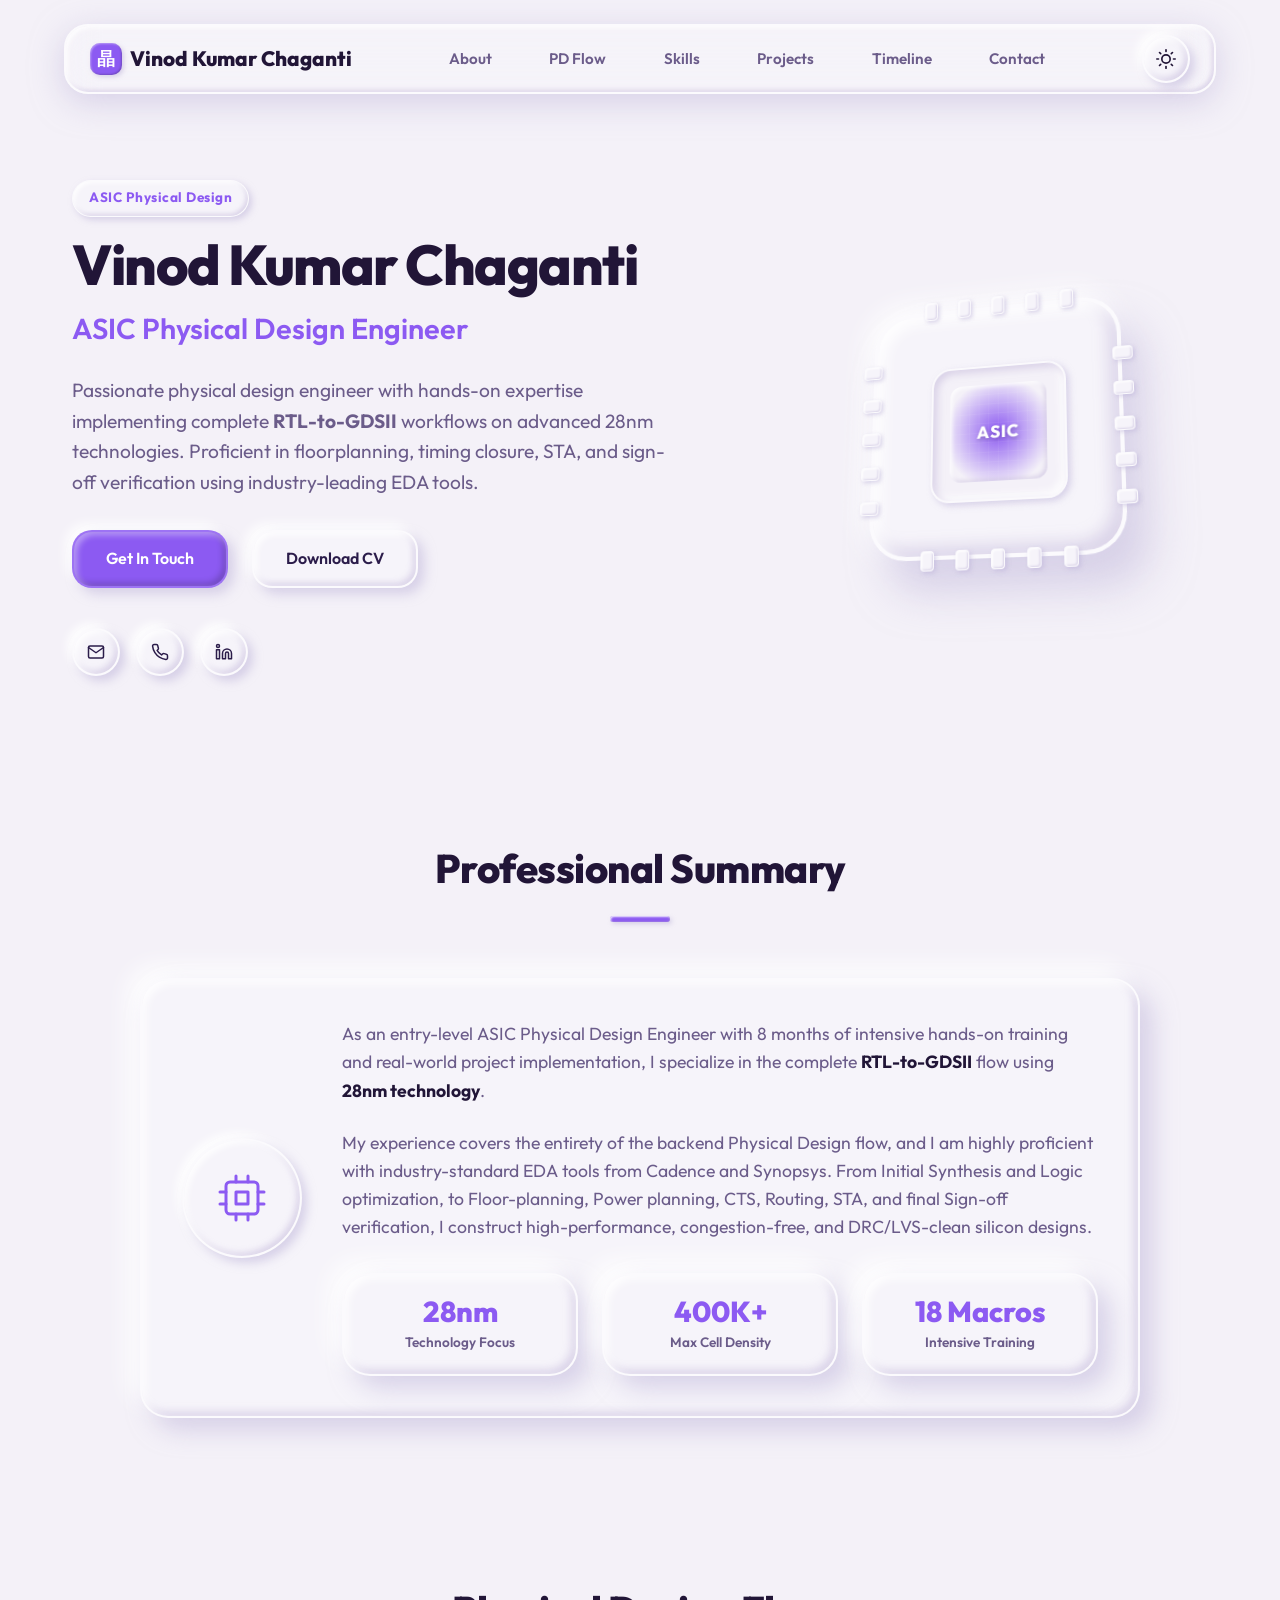
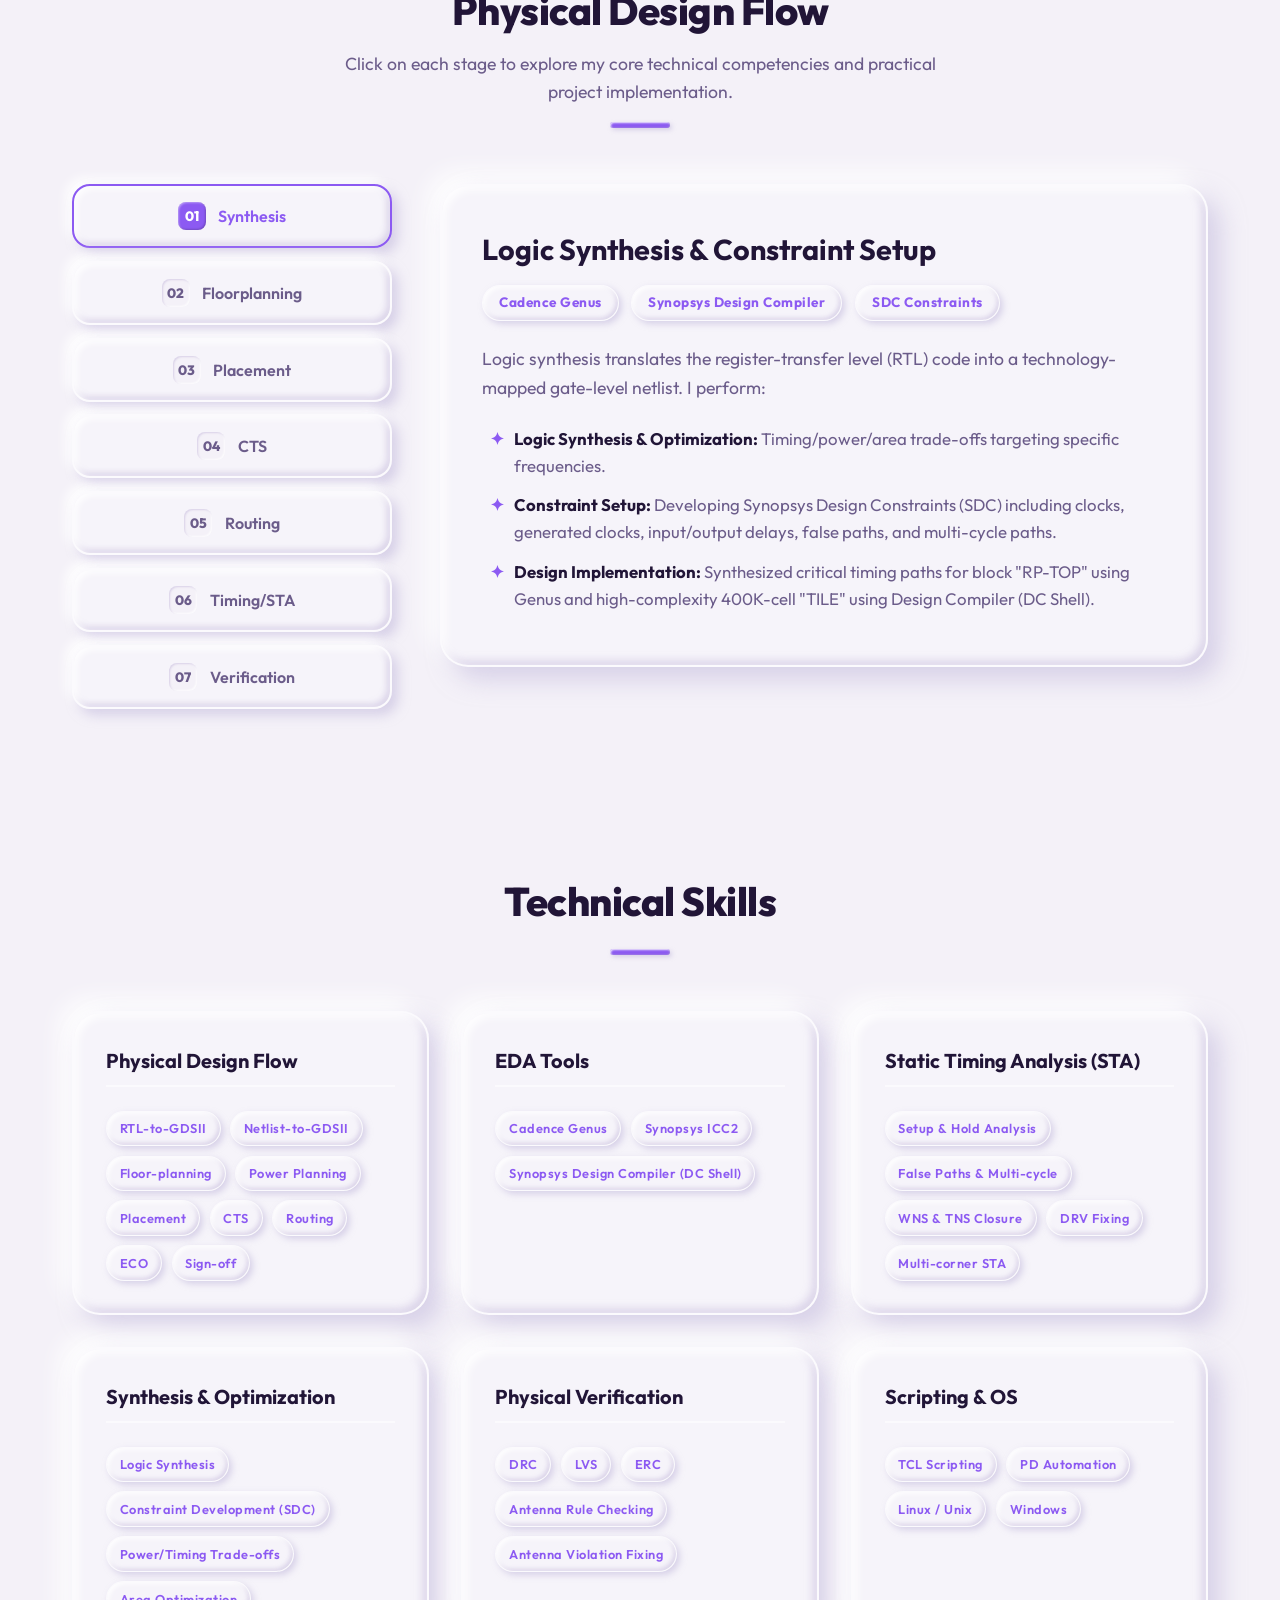
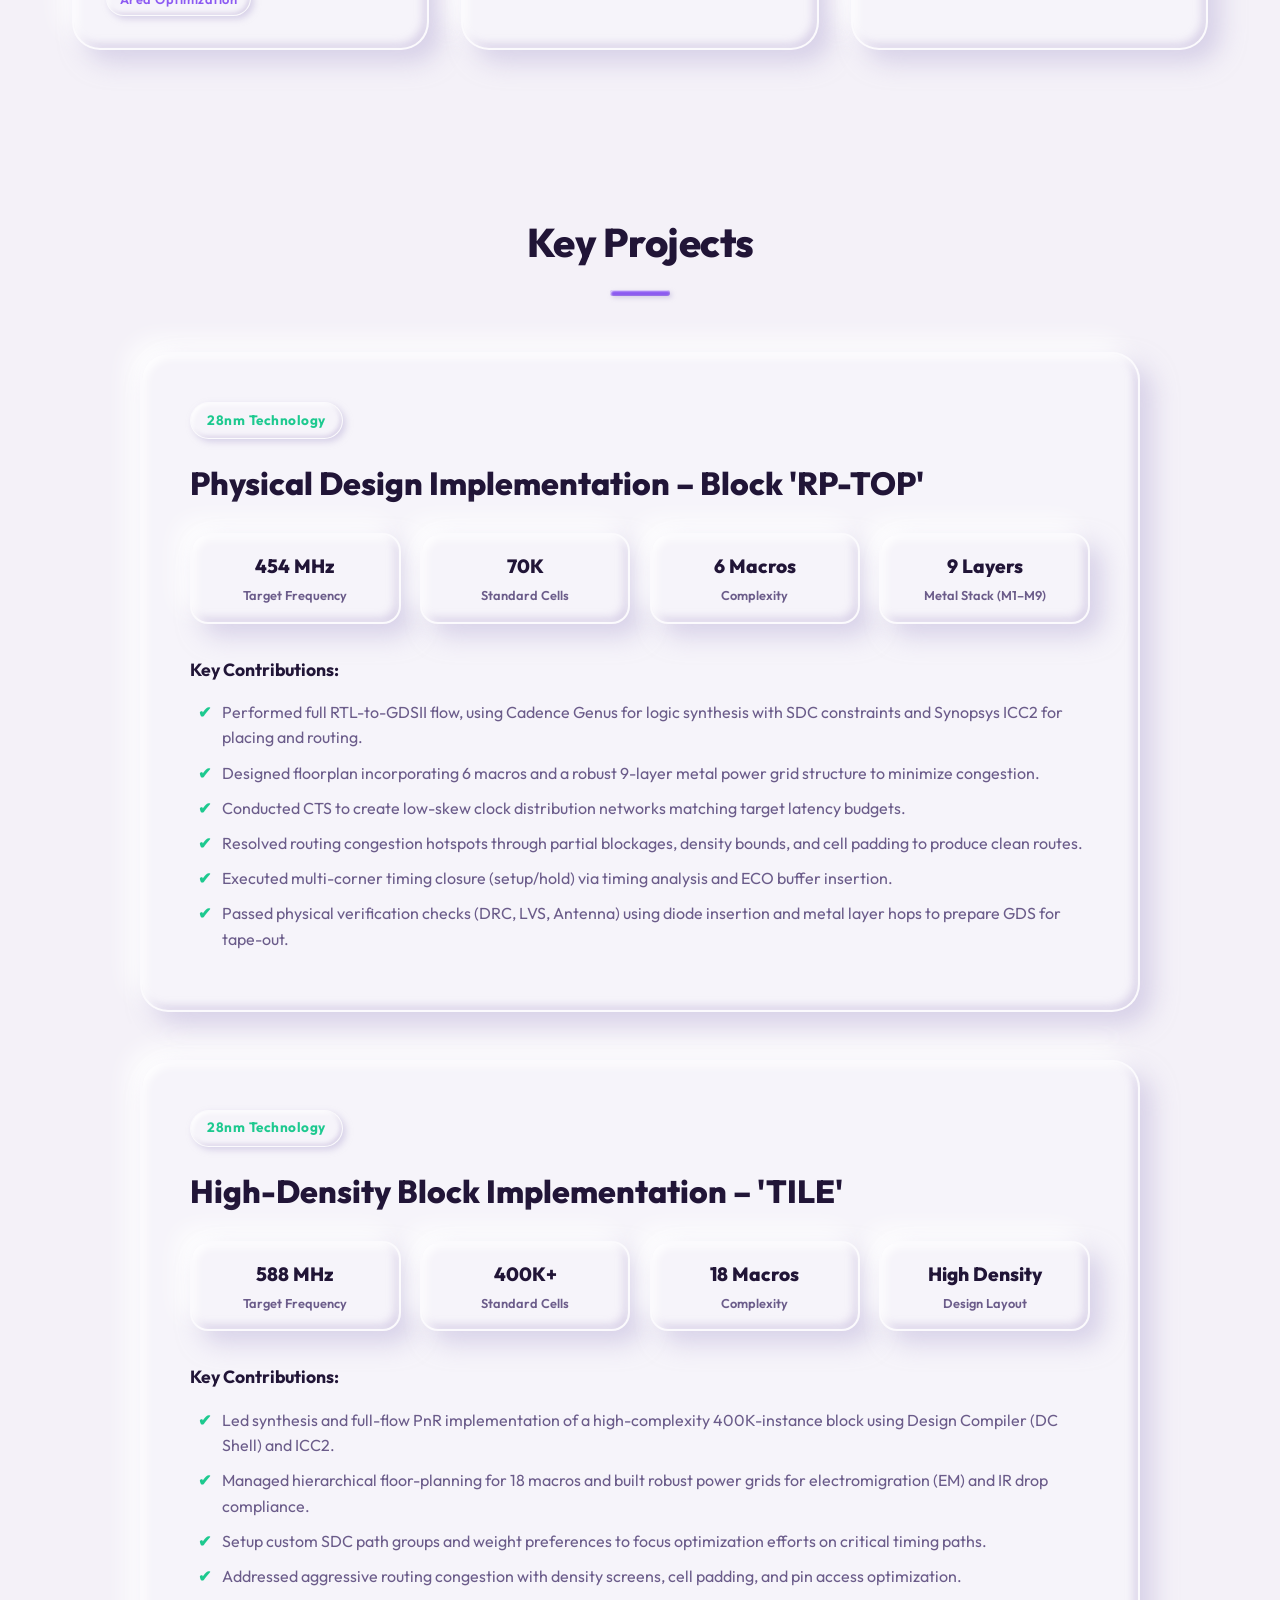
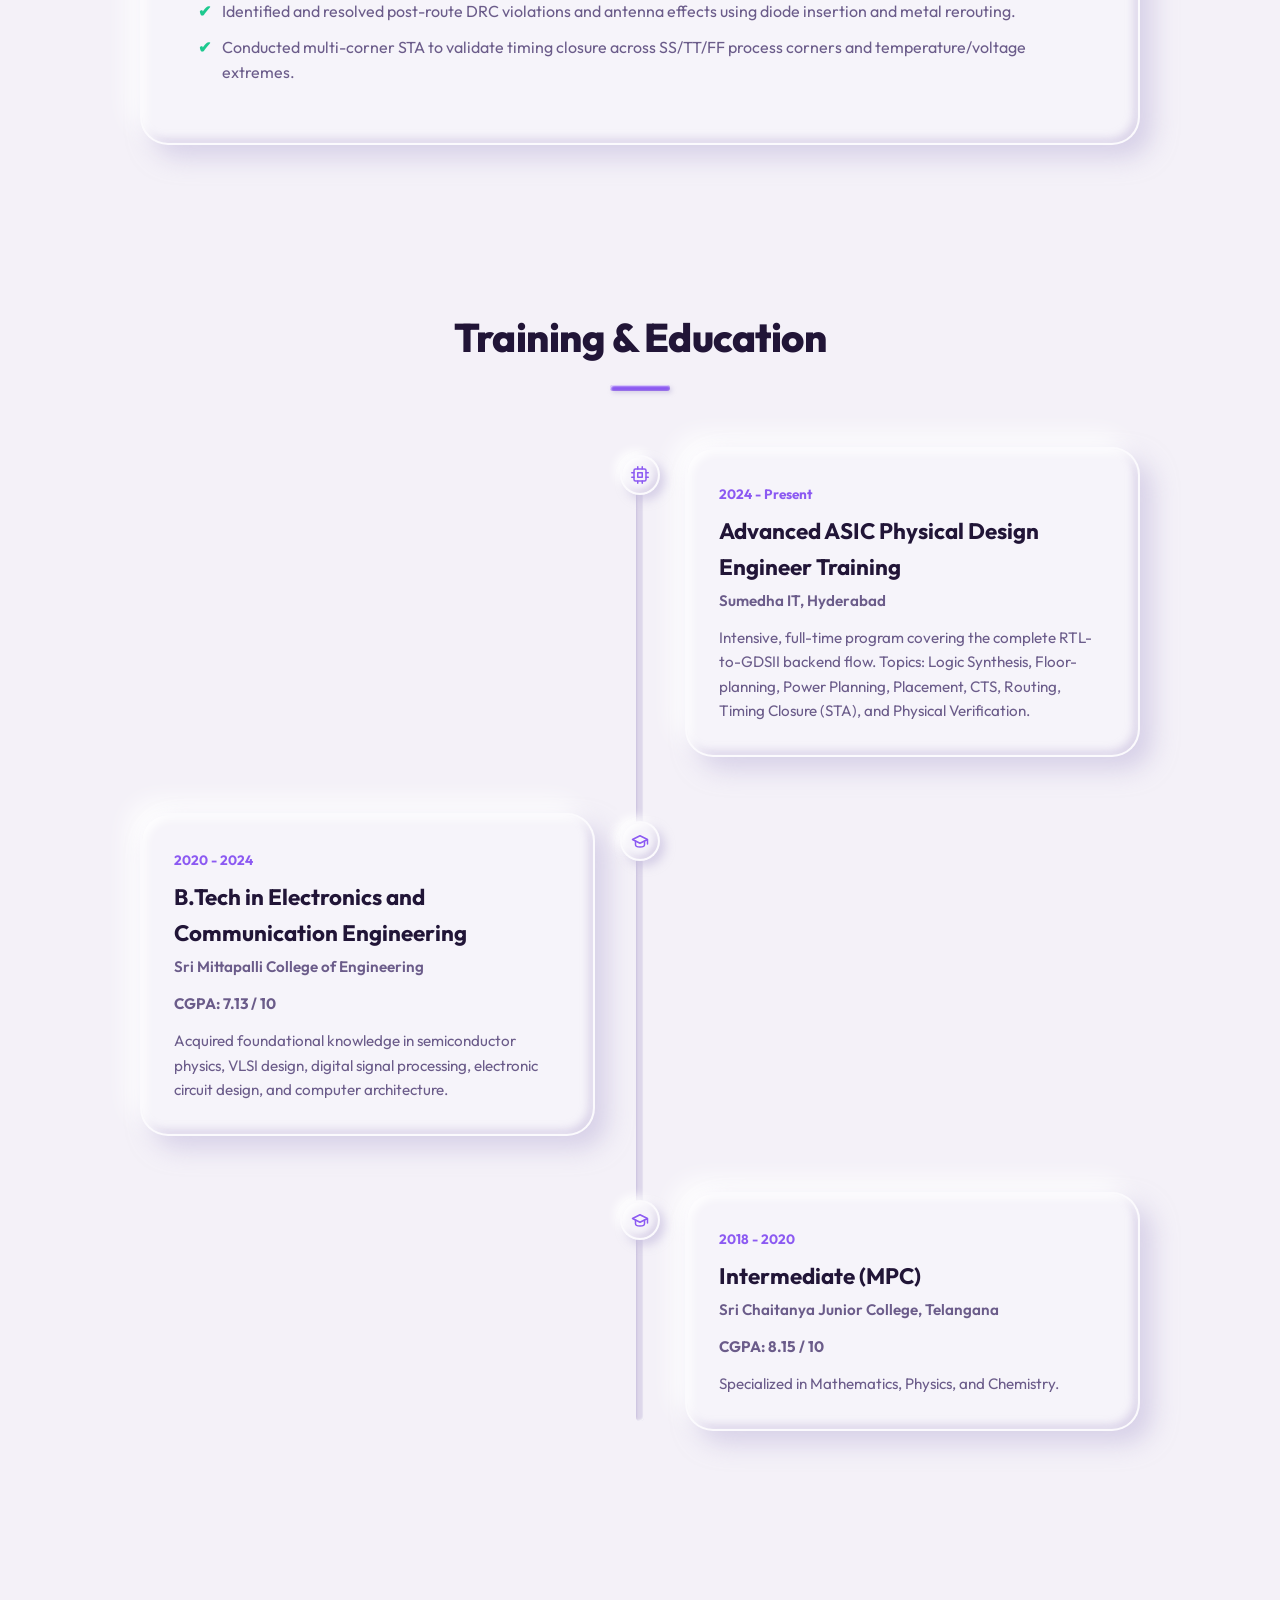
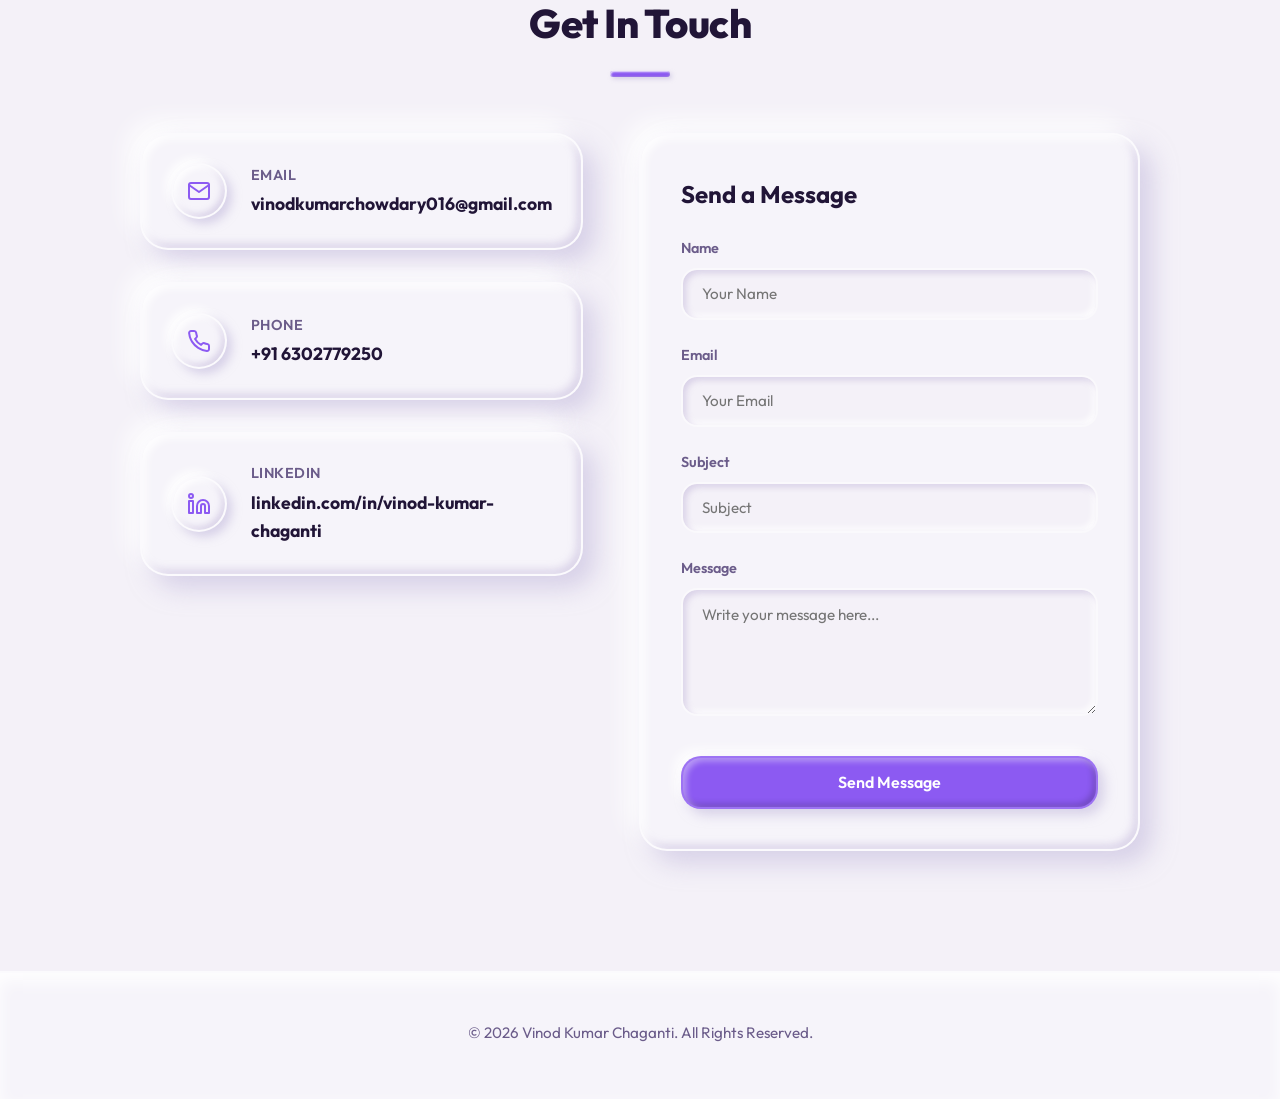
==== index.html @ d4294410 "Add index.html redirect for GitHub Pages compatibility" ====
<!DOCTYPE html>
<html>
<head>
  <meta http-equiv="refresh" content="0; url=./vinod-asic-physical-design.html">
  <title>Redirecting...</title>
  <script>
    window.location.replace("./vinod-asic-physical-design.html");
  </script>
</head>
<body>
  <p>If you are not redirected, <a href="./vinod-asic-physical-design.html">click here</a>.</p>
</body>
</html>
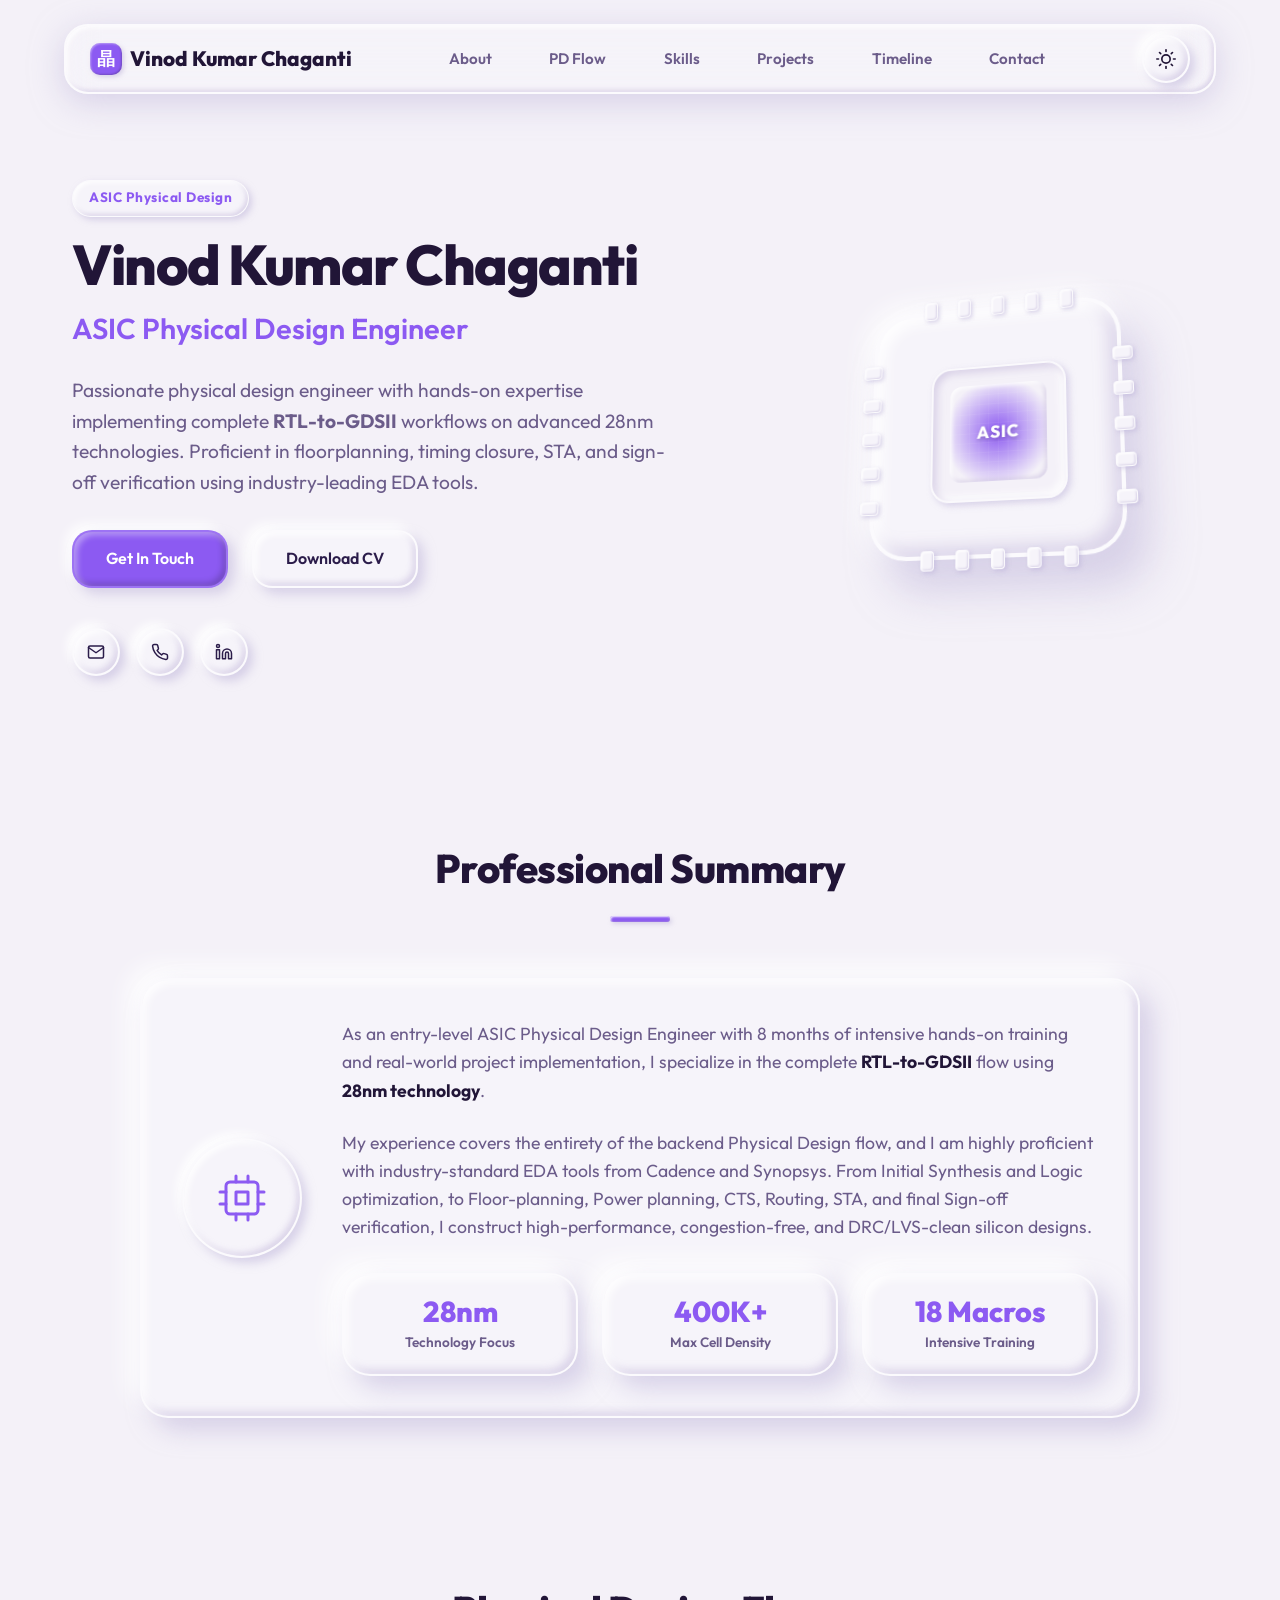
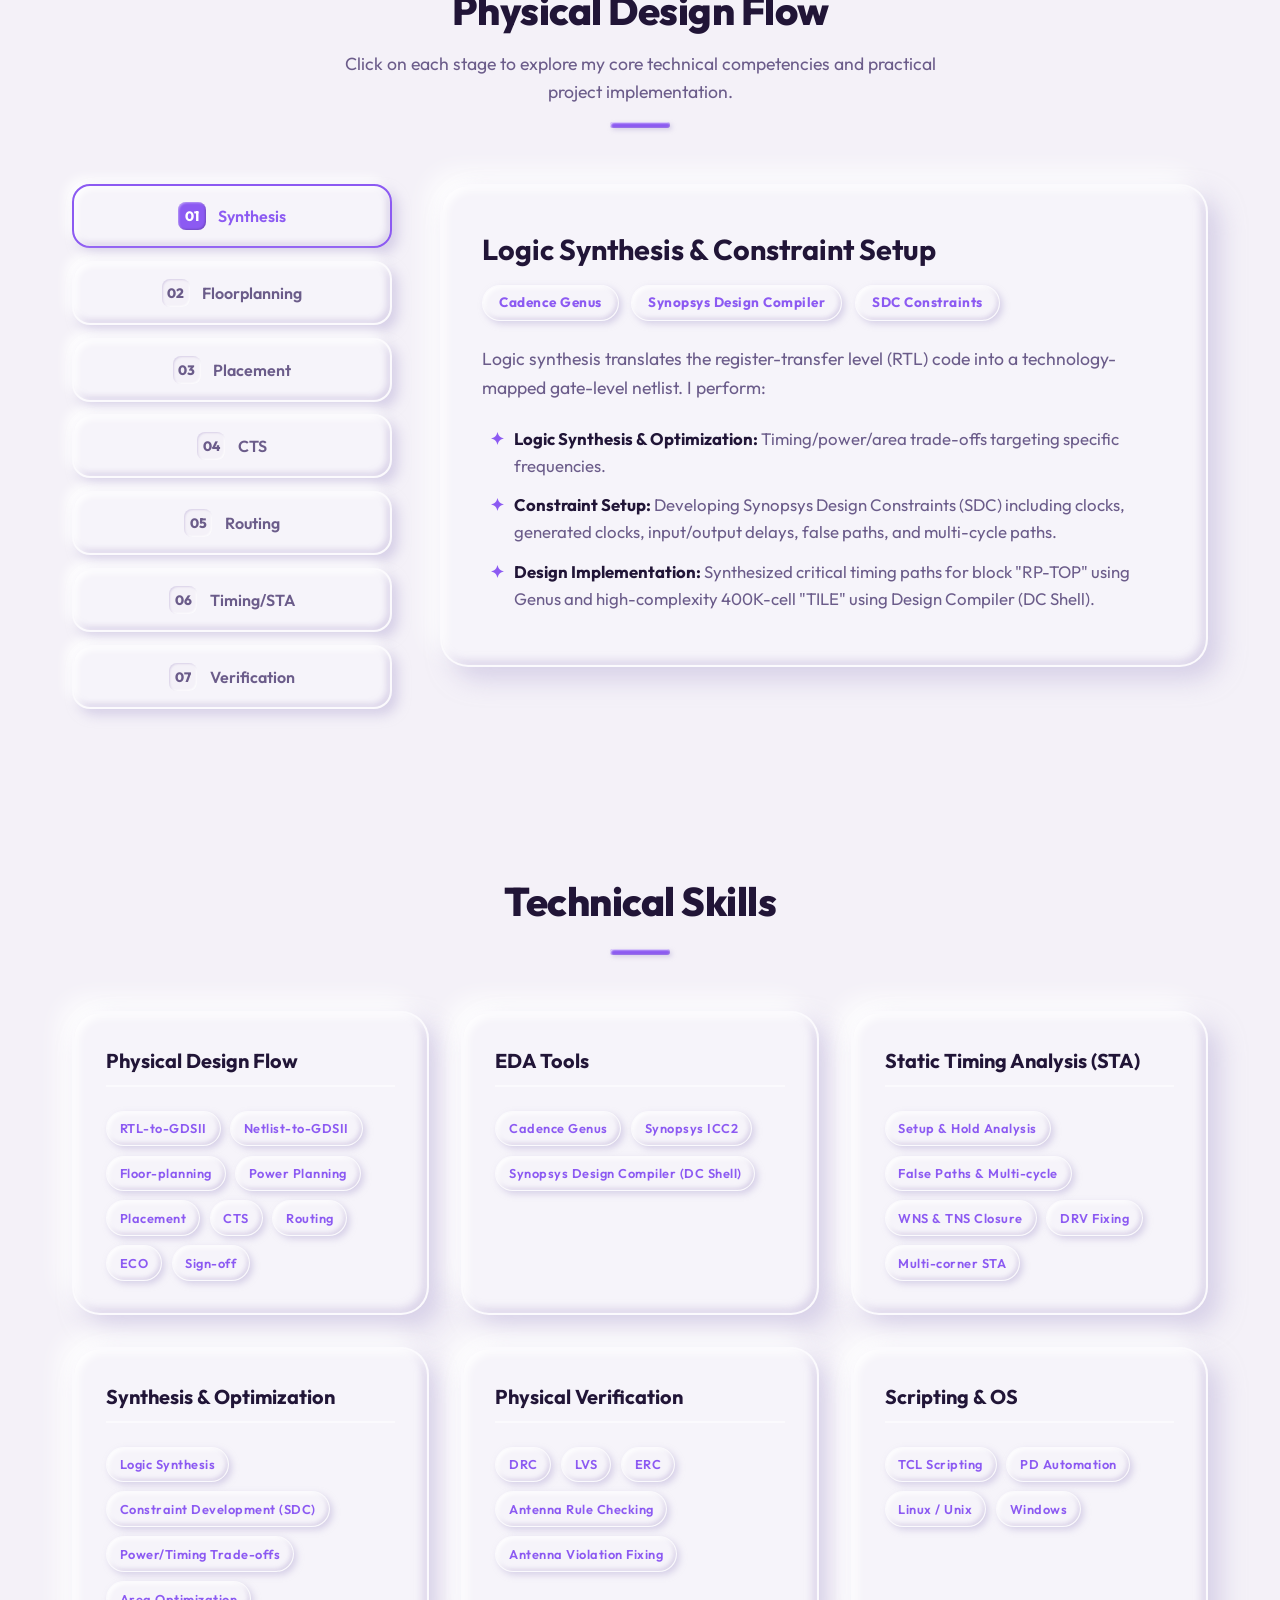
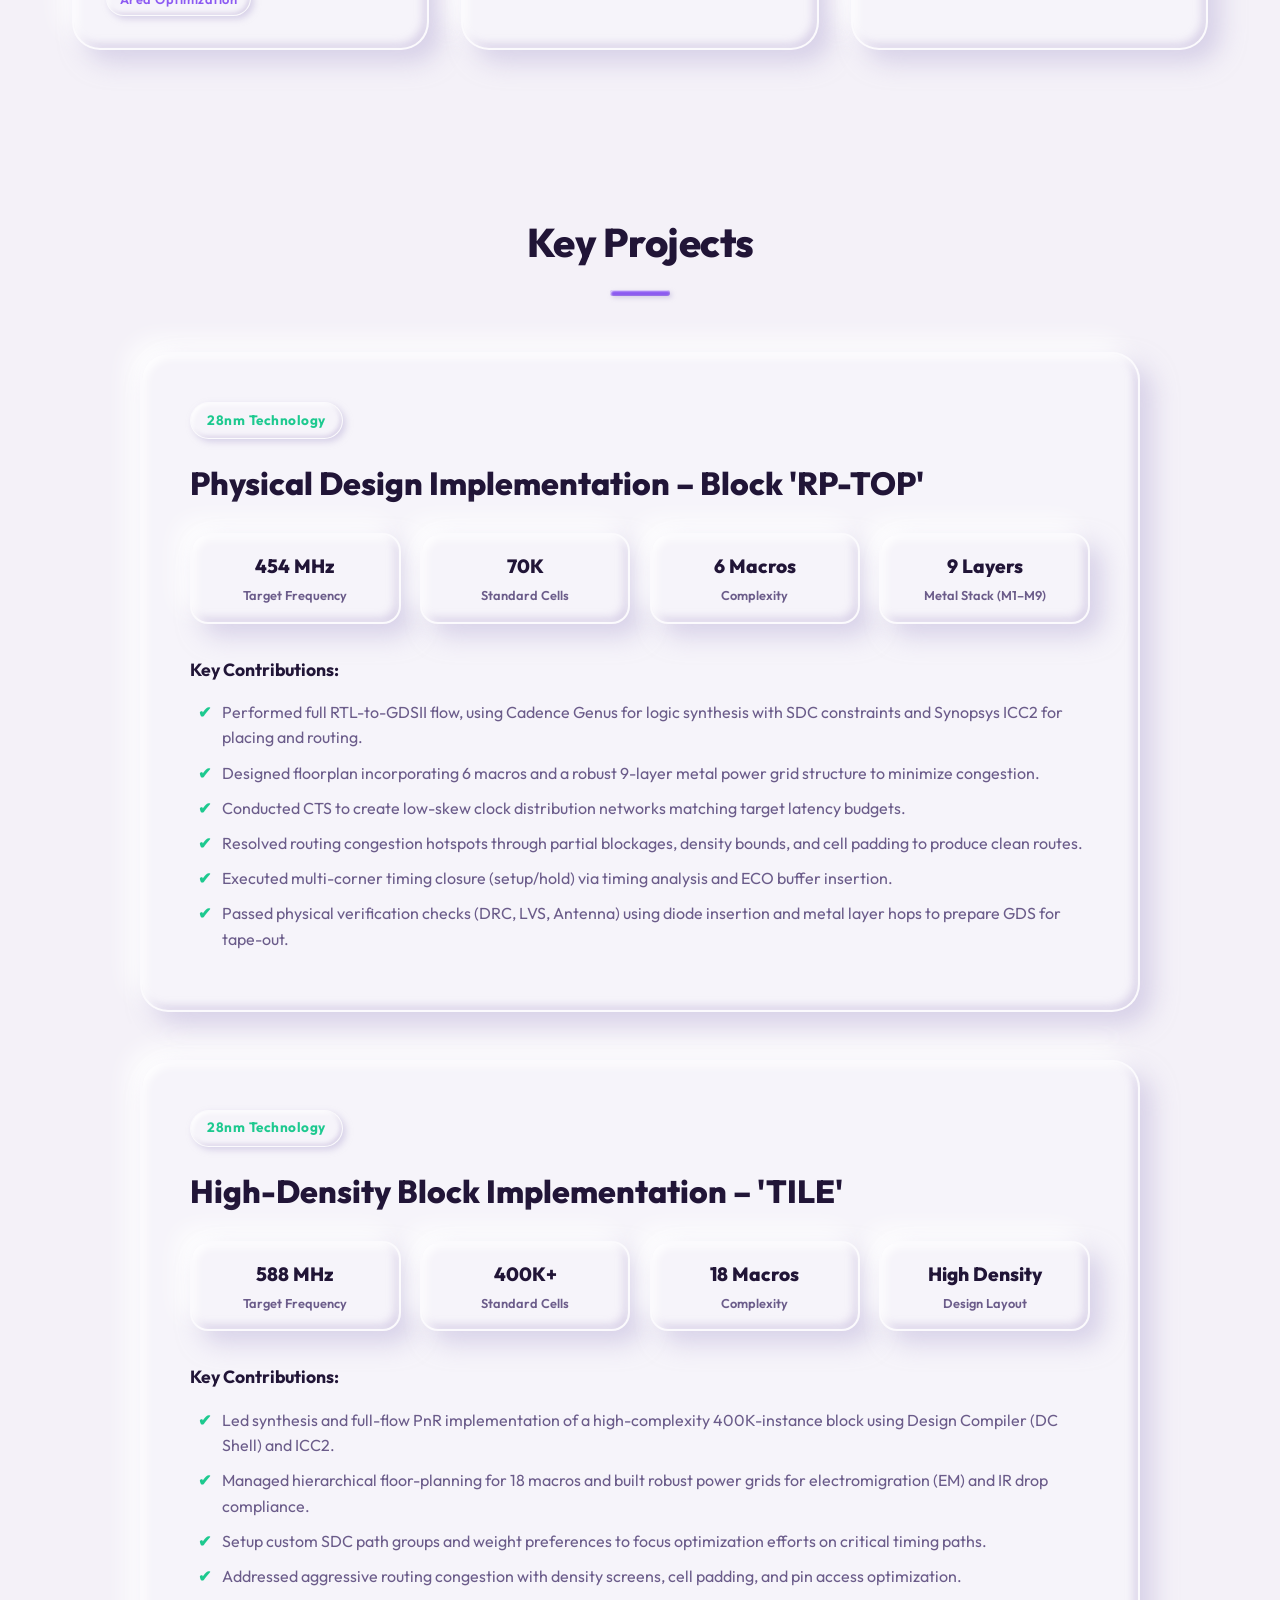
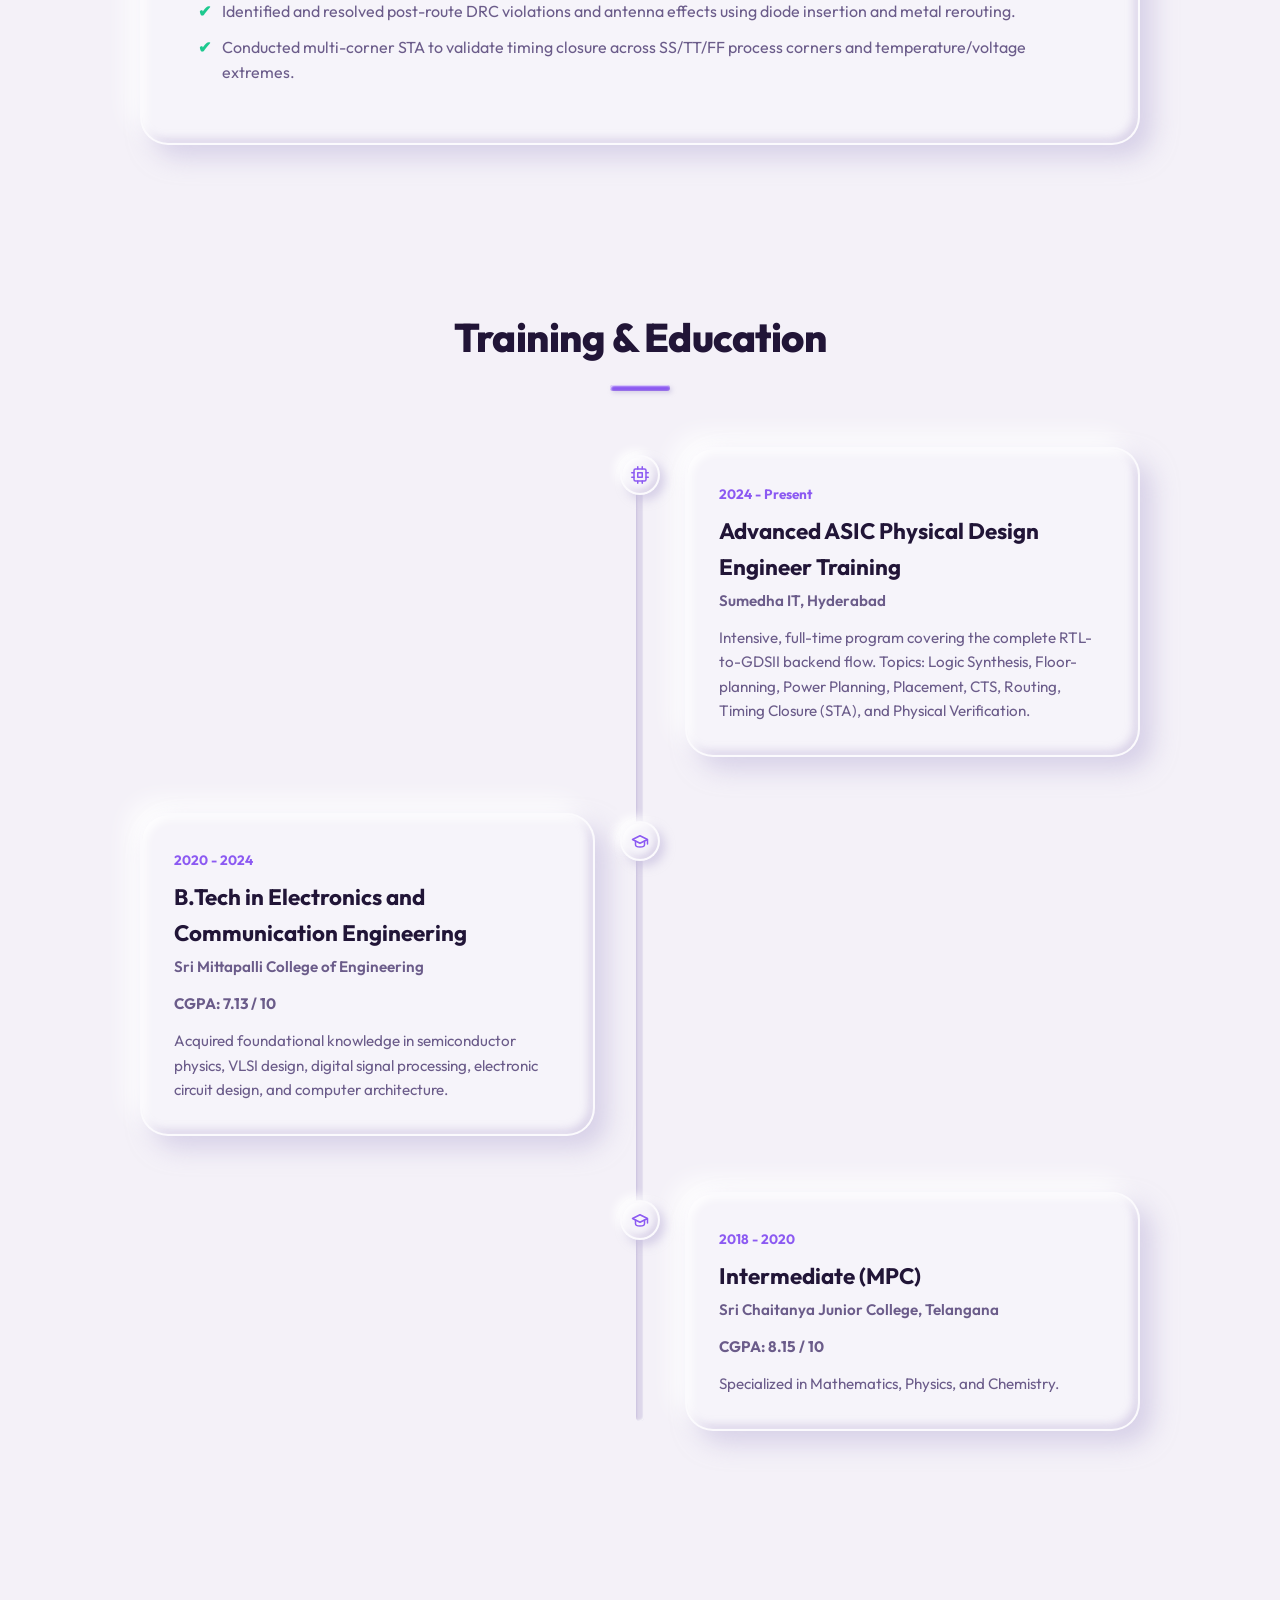
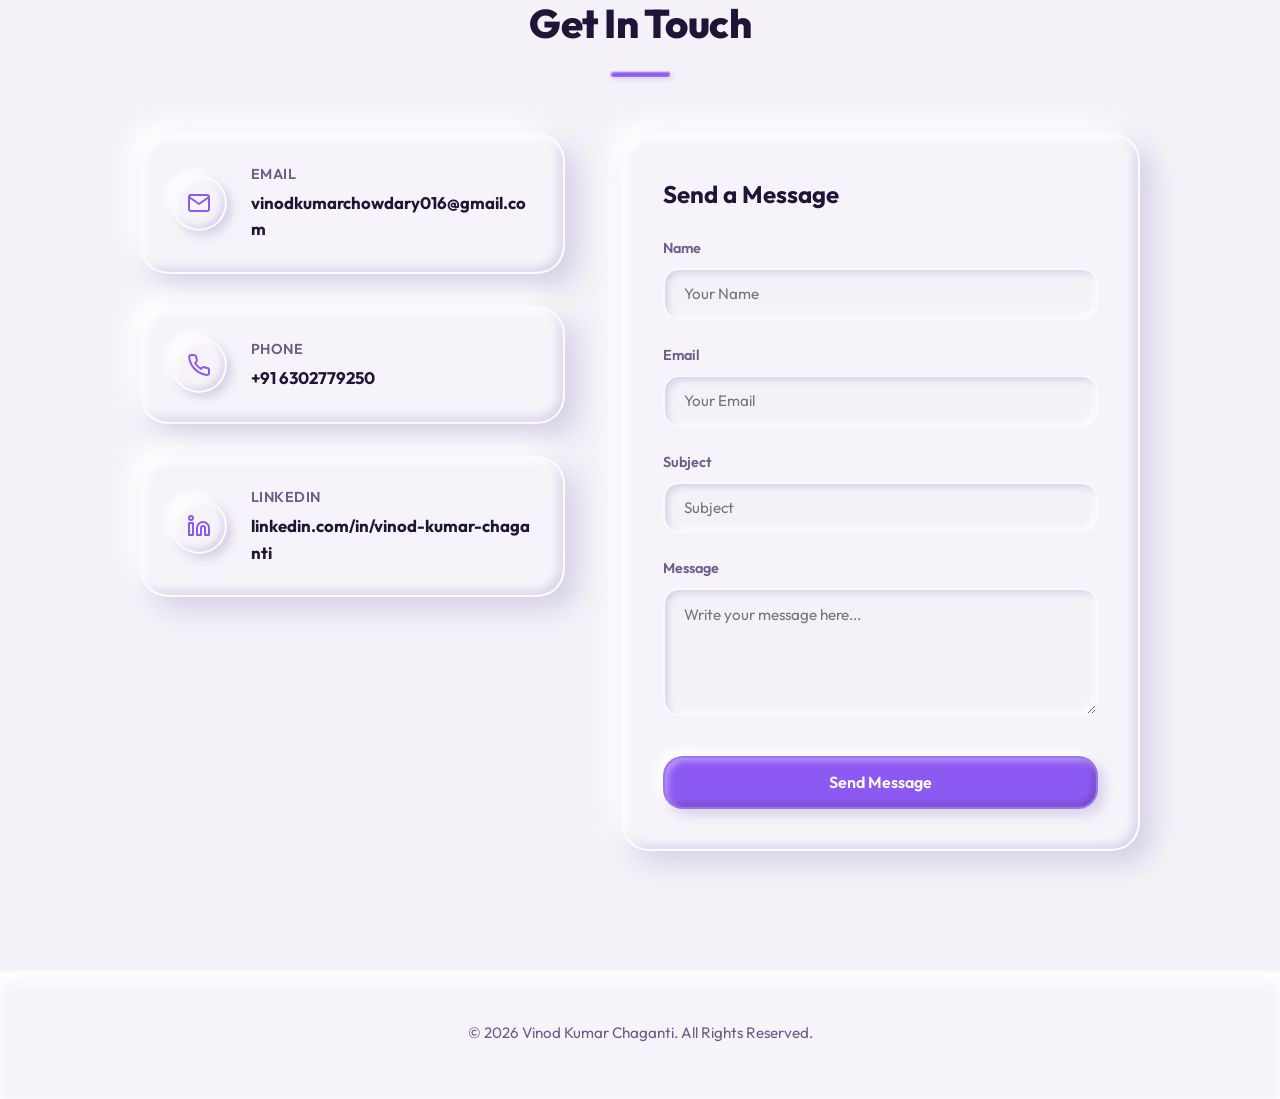
==== commit e2c7de1a: "Updated Files - 07/11/26" ====
--- a/index.html
+++ b/index.html
@@ -1,13 +1,751 @@
 <!DOCTYPE html>
-<html>
+<html lang="en">
+
 <head>
-  <meta http-equiv="refresh" content="0; url=./vinod-asic-physical-design.html">
-  <title>Redirecting...</title>
-  <script>
-    window.location.replace("./vinod-asic-physical-design.html");
-  </script>
+  <meta charset="UTF-8">
+  <meta name="viewport" content="width=device-width, initial-scale=1.0">
+  <title>Vinod Kumar Chaganti | ASIC Physical Design Engineer Portfolio</title>
+  <meta name="description"
+    content="Portfolio of Vinod Kumar Chaganti, ASIC Physical Design Engineer specializing in RTL-to-GDSII flow, synthesis, floor-planning, CTS, STA, and sign-off.">
+  <link rel="preconnect" href="https://fonts.googleapis.com">
+  <link rel="preconnect" href="https://fonts.gstatic.com" crossorigin>
+  <link href="https://fonts.googleapis.com/css2?family=Outfit:wght@300;400;500;600;700;800&display=swap"
+    rel="stylesheet">
+  <link rel="stylesheet" href="style.css">
+  <script src="script.js" defer></script>
 </head>
-<body>
-  <p>If you are not redirected, <a href="./vinod-asic-physical-design.html">click here</a>.</p>
+
+<body class="light-mode">
+  <!-- Nav Bar -->
+  <nav class="nav-bar clay-nav">
+    <div class="nav-container">
+      <div class="logo">
+        <span class="logo-icon">晶</span>
+        <span class="logo-text">Vinod Kumar Chaganti</span>
+      </div>
+      <ul class="nav-links">
+        <li><a href="#about">About</a></li>
+        <li><a href="#flow">PD Flow</a></li>
+        <li><a href="#skills">Skills</a></li>
+        <li><a href="#projects">Projects</a></li>
+        <li><a href="#education">Timeline</a></li>
+        <li><a href="#contact">Contact</a></li>
+      </ul>
+      <div class="nav-controls">
+        <button id="theme-toggle" class="theme-toggle-btn clay-btn-round" aria-label="Toggle Theme">
+          <svg class="sun-icon" xmlns="http://www.w3.org/2000/svg" viewBox="0 0 24 24" fill="none" stroke="currentColor"
+            stroke-width="2" stroke-linecap="round" stroke-linejoin="round">
+            <circle cx="12" cy="12" r="5"></circle>
+            <line x1="12" y1="1" x2="12" y2="3"></line>
+            <line x1="12" y1="21" x2="12" y2="23"></line>
+            <line x1="4.22" y1="4.22" x2="5.64" y2="5.64"></line>
+            <line x1="18.36" y1="18.36" x2="19.78" y2="19.78"></line>
+            <line x1="1" y1="12" x2="3" y2="12"></line>
+            <line x1="21" y1="12" x2="23" y2="12"></line>
+            <line x1="4.22" y1="19.78" x2="5.64" y2="18.36"></line>
+            <line x1="18.36" y1="5.64" x2="19.78" y2="4.22"></line>
+          </svg>
+          <svg class="moon-icon hidden" xmlns="http://www.w3.org/2000/svg" viewBox="0 0 24 24" fill="none"
+            stroke="currentColor" stroke-width="2" stroke-linecap="round" stroke-linejoin="round">
+            <path d="M21 12.79A9 9 0 1 1 11.21 3 7 7 0 0 0 21 12.79z"></path>
+          </svg>
+        </button>
+        <button id="mobile-menu-toggle" class="mobile-menu-btn clay-btn-round" aria-label="Toggle Navigation Menu" aria-expanded="false">
+          <svg class="hamburger-icon" xmlns="http://www.w3.org/2000/svg" width="20" height="20" viewBox="0 0 24 24" fill="none" stroke="currentColor" stroke-width="2" stroke-linecap="round" stroke-linejoin="round">
+            <line x1="3" y1="12" x2="21" y2="12"></line>
+            <line x1="3" y1="6" x2="21" y2="6"></line>
+            <line x1="3" y1="18" x2="21" y2="18"></line>
+          </svg>
+          <svg class="close-icon hidden" xmlns="http://www.w3.org/2000/svg" width="20" height="20" viewBox="0 0 24 24" fill="none" stroke="currentColor" stroke-width="2" stroke-linecap="round" stroke-linejoin="round">
+            <line x1="18" y1="6" x2="6" y2="18"></line>
+            <line x1="6" y1="6" x2="18" y2="18"></line>
+          </svg>
+        </button>
+      </div>
+    </div>
+    <!-- Mobile Navigation Drawer -->
+    <div id="mobile-nav" class="mobile-nav clay-card hidden">
+      <ul class="mobile-nav-links">
+        <li><a href="#about">About</a></li>
+        <li><a href="#flow">PD Flow</a></li>
+        <li><a href="#skills">Skills</a></li>
+        <li><a href="#projects">Projects</a></li>
+        <li><a href="#education">Timeline</a></li>
+        <li><a href="#contact">Contact</a></li>
+      </ul>
+    </div>
+  </nav>
+
+  <main class="main-content">
+    <!-- Hero Section -->
+    <section id="hero" class="hero-section">
+      <div class="hero-container">
+        <div class="hero-text-content">
+          <div class="badge clay-badge">ASIC Physical Design</div>
+          <h1>Vinod Kumar Chaganti</h1>
+          <h2>ASIC Physical Design Engineer</h2>
+          <p class="hero-description">
+            Passionate physical design engineer with hands-on expertise implementing complete
+            <strong>RTL-to-GDSII</strong> workflows on advanced 28nm technologies. Proficient in floorplanning, timing
+            closure, STA, and sign-off verification using industry-leading EDA tools.
+          </p>
+          <div class="hero-actions">
+            <a href="#contact" class="btn btn-primary clay-btn">Get In Touch</a>
+            <a href="Vinod_ch_PD_resume.pdf" class="btn btn-secondary clay-btn" download>Download CV</a>
+          </div>
+          <div class="contact-quick-links">
+            <a href="mailto:vinodkumarchowdary016@gmail.com" class="quick-link clay-btn-round" title="Email Me">
+              <svg xmlns="http://www.w3.org/2000/svg" width="18" height="18" viewBox="0 0 24 24" fill="none"
+                stroke="currentColor" stroke-width="2" stroke-linecap="round" stroke-linejoin="round">
+                <path d="M4 4h16c1.1 0 2 .9 2 2v12c0 1.1-.9 2-2 2H4c-1.1 0-2-.9-2-2V6c0-1.1.9-2 2-2z"></path>
+                <polyline points="22,6 12,13 2,6"></polyline>
+              </svg>
+            </a>
+            <a href="tel:+916302779250" class="quick-link clay-btn-round" title="Call Me">
+              <svg xmlns="http://www.w3.org/2000/svg" width="18" height="18" viewBox="0 0 24 24" fill="none"
+                stroke="currentColor" stroke-width="2" stroke-linecap="round" stroke-linejoin="round">
+                <path
+                  d="M22 16.92v3a2 2 0 0 1-2.18 2 19.79 19.79 0 0 1-8.63-3.07 19.5 19.5 0 0 1-6-6 19.79 19.79 0 0 1-3.07-8.67A2 2 0 0 1 4.11 2h3a2 2 0 0 1 2 1.72 12.84 12.84 0 0 0 .7 2.81 2 2 0 0 1-.45 2.11L8.09 9.91a16 16 0 0 0 6 6l1.27-1.27a2 2 0 0 1 2.11-.45 12.84 12.84 0 0 0 2.81.7A2 2 0 0 1 22 16.92z">
+                </path>
+              </svg>
+            </a>
+            <a href="https://linkedin.com/in/vinod-kumar-chaganti/" target="_blank" rel="noopener noreferrer"
+              class="quick-link clay-btn-round" title="LinkedIn Profile">
+              <svg xmlns="http://www.w3.org/2000/svg" width="18" height="18" viewBox="0 0 24 24" fill="none"
+                stroke="currentColor" stroke-width="2" stroke-linecap="round" stroke-linejoin="round">
+                <path d="M16 8a6 6 0 0 1 6 6v7h-4v-7a2 2 0 0 0-2-2 2 2 0 0 0-2 2v7h-4v-7a6 6 0 0 1 6-6z"></path>
+                <rect x="2" y="9" width="4" height="12"></rect>
+                <circle cx="4" cy="4" r="2"></circle>
+              </svg>
+            </a>
+          </div>
+        </div>
+
+        <div class="hero-visual">
+          <!-- Claymorphic 3D Chip Display -->
+          <div class="clay-chip-container">
+            <div class="clay-chip">
+              <div class="chip-pins top-pins"><span></span><span></span><span></span><span></span><span></span></div>
+              <div class="chip-pins bottom-pins"><span></span><span></span><span></span><span></span><span></span></div>
+              <div class="chip-pins left-pins"><span></span><span></span><span></span><span></span><span></span></div>
+              <div class="chip-pins right-pins"><span></span><span></span><span></span><span></span><span></span></div>
+              <div class="chip-core">
+                <div class="chip-die">
+                  <span class="die-label">ASIC</span>
+                  <div class="die-pattern"></div>
+                </div>
+              </div>
+            </div>
+          </div>
+        </div>
+      </div>
+    </section>
+
+    <!-- Professional Summary / About Section -->
+    <section id="about" class="about-section scroll-offset">
+      <div class="container">
+        <div class="section-header">
+          <h2>Professional Summary</h2>
+          <div class="underline"></div>
+        </div>
+        <div class="clay-card about-card">
+          <div class="about-grid">
+            <div class="about-icon-box clay-btn-round">
+              <svg xmlns="http://www.w3.org/2000/svg" width="48" height="48" viewBox="0 0 24 24" fill="none"
+                stroke="currentColor" stroke-width="1.5" stroke-linecap="round" stroke-linejoin="round">
+                <rect x="4" y="4" width="16" height="16" rx="2" ry="2"></rect>
+                <rect x="9" y="9" width="6" height="6"></rect>
+                <line x1="9" y1="1" x2="9" y2="4"></line>
+                <line x1="15" y1="1" x2="15" y2="4"></line>
+                <line x1="9" y1="20" x2="9" y2="23"></line>
+                <line x1="15" y1="20" x2="15" y2="23"></line>
+                <line x1="20" y1="9" x2="23" y2="9"></line>
+                <line x1="20" y1="15" x2="23" y2="15"></line>
+                <line x1="1" y1="9" x2="4" y2="9"></line>
+                <line x1="1" y1="15" x2="4" y2="15"></line>
+              </svg>
+            </div>
+            <div class="about-text">
+              <p>
+                As an entry-level ASIC Physical Design Engineer with 8 months of intensive hands-on training and
+                real-world project implementation, I specialize in the complete <strong>RTL-to-GDSII</strong> flow using
+                <strong>28nm technology</strong>.
+              </p>
+              <p>
+                My experience covers the entirety of the backend Physical Design flow, and I am highly proficient with
+                industry-standard EDA tools from Cadence and Synopsys. From Initial Synthesis and Logic optimization, to
+                Floor-planning, Power planning, CTS, Routing, STA, and final Sign-off verification, I construct
+                high-performance, congestion-free, and DRC/LVS-clean silicon designs.
+              </p>
+              <div class="highlight-stats">
+                <div class="stat-item clay-card">
+                  <span class="stat-number">28nm</span>
+                  <span class="stat-label">Technology Focus</span>
+                </div>
+                <div class="stat-item clay-card">
+                  <span class="stat-number">400K+</span>
+                  <span class="stat-label">Max Cell Density</span>
+                </div>
+                <div class="stat-item clay-card">
+                  <span class="stat-number">18 Macros</span>
+                  <span class="stat-label">Intensive Training</span>
+                </div>
+              </div>
+            </div>
+          </div>
+        </div>
+      </div>
+    </section>
+
+    <!-- Interactive RTL-to-GDSII Flow Visualizer -->
+    <section id="flow" class="flow-section scroll-offset">
+      <div class="container">
+        <div class="section-header">
+          <h2>Physical Design Flow</h2>
+          <p class="section-subtitle">Click on each stage to explore my core technical competencies and practical
+            project implementation.</p>
+          <div class="underline"></div>
+        </div>
+
+        <div class="flow-layout">
+          <!-- Flow Navigation Timeline (Vertical/Horizontal Clay Pills) -->
+          <div class="flow-timeline-container">
+            <div class="flow-timeline">
+              <button class="flow-step-btn clay-btn active" data-stage="synthesis">
+                <span class="step-num">01</span> Synthesis
+              </button>
+              <button class="flow-step-btn clay-btn" data-stage="floorplan">
+                <span class="step-num">02</span> Floorplanning
+              </button>
+              <button class="flow-step-btn clay-btn" data-stage="placement">
+                <span class="step-num">03</span> Placement
+              </button>
+              <button class="flow-step-btn clay-btn" data-stage="cts">
+                <span class="step-num">04</span> CTS
+              </button>
+              <button class="flow-step-btn clay-btn" data-stage="routing">
+                <span class="step-num">05</span> Routing
+              </button>
+              <button class="flow-step-btn clay-btn" data-stage="sta">
+                <span class="step-num">06</span> Timing/STA
+              </button>
+              <button class="flow-step-btn clay-btn" data-stage="verification">
+                <span class="step-num">07</span> Verification
+              </button>
+            </div>
+          </div>
+
+          <!-- Stage Details Display Panel -->
+          <div class="flow-details-panel clay-card">
+            <div id="flow-content-synthesis" class="flow-stage-content active">
+              <h3>Logic Synthesis & Constraint Setup</h3>
+              <div class="tag-row">
+                <span class="badge clay-badge">Cadence Genus</span>
+                <span class="badge clay-badge">Synopsys Design Compiler</span>
+                <span class="badge clay-badge">SDC Constraints</span>
+              </div>
+              <p>
+                Logic synthesis translates the register-transfer level (RTL) code into a technology-mapped gate-level
+                netlist. I perform:
+              </p>
+              <ul>
+                <li><strong>Logic Synthesis & Optimization:</strong> Timing/power/area trade-offs targeting specific
+                  frequencies.</li>
+                <li><strong>Constraint Setup:</strong> Developing Synopsys Design Constraints (SDC) including clocks,
+                  generated clocks, input/output delays, false paths, and multi-cycle paths.</li>
+                <li><strong>Design Implementation:</strong> Synthesized critical timing paths for block "RP-TOP" using
+                  Genus and high-complexity 400K-cell "TILE" using Design Compiler (DC Shell).</li>
+              </ul>
+            </div>
+
+            <div id="flow-content-floorplan" class="flow-stage-content">
+              <h3>Floorplanning & Power Planning</h3>
+              <div class="tag-row">
+                <span class="badge clay-badge">Macro Placement</span>
+                <span class="badge clay-badge">Power Grid Design</span>
+                <span class="badge clay-badge">IR Drop Compliance</span>
+              </div>
+              <p>
+                Creating a robust physical layout floorplan to optimize block area and guarantee reliable power
+                distribution. Experience includes:
+              </p>
+              <ul>
+                <li><strong>Macro Placement:</strong> Placed 6 macros in 'RP-TOP' and 18 macros in 'TILE' hierarchical
+                  floorplans to minimize routing congestion and reduce critical wire lengths.</li>
+                <li><strong>Power Grid Design (PG):</strong> Built multi-layer PG mesh configurations for power and
+                  ground routing across 9 metal layers (M1-M9).</li>
+                <li><strong>IR Drop Optimization:</strong> Designed grids to satisfy electromigration (EM) and IR drop
+                  limits, ensuring stable supply voltages across all standard cells and macro domains.</li>
+              </ul>
+            </div>
+
+            <div id="flow-content-placement" class="flow-stage-content">
+              <h3>Cell Placement & Congestion Mitigation</h3>
+              <div class="tag-row">
+                <span class="badge clay-badge">Standard Cell Placement</span>
+                <span class="badge clay-badge">Congestion Screens</span>
+                <span class="badge clay-badge">Weight Preferences</span>
+              </div>
+              <p>
+                Positioning standard cells while managing design density and preventing routing congestion. Key
+                practices:
+              </p>
+              <ul>
+                <li><strong>Density Optimization:</strong> Used partial blockages, density bounds, and cell padding to
+                  distribute cells away from high-density hotspots.</li>
+                <li><strong>Path Optimization:</strong> Implemented custom SDC path groups and cell weight preferences
+                  to prioritize setup timing closure during the placement stage.</li>
+                <li><strong>Congestion Management:</strong> Successfully resolved aggressive routing congestion in a
+                  400K+ cell block using strategic density screens.</li>
+              </ul>
+            </div>
+
+            <div id="flow-content-cts" class="flow-stage-content">
+              <h3>Clock Tree Synthesis (CTS)</h3>
+              <div class="tag-row">
+                <span class="badge clay-badge">Clock Skew Control</span>
+                <span class="badge clay-badge">Clock Latency</span>
+                <span class="badge clay-badge">Synopsys ICC2</span>
+              </div>
+              <p>
+                Building a low-skew clock distribution network to supply clock signals to all registers. Tasks include:
+              </p>
+              <ul>
+                <li><strong>Balanced Clock Trees:</strong> Synthesized clock networks in Synopsys ICC2, using custom
+                  buffer/inverter sets to meet latency budgets.</li>
+                <li><strong>Skew & Latency Control:</strong> Satisfied skew target constraints across multiple clock
+                  domains in "RP-TOP" design.</li>
+                <li><strong>Crosstalk & Noise Control:</strong> Applied shielding rules and non-default routing (NDR)
+                  rules to critical clock tree trunks.</li>
+              </ul>
+            </div>
+
+            <div id="flow-content-routing" class="flow-stage-content">
+              <h3>Global & Detail Routing</h3>
+              <div class="tag-row">
+                <span class="badge clay-badge">9-Layer Stack</span>
+                <span class="badge clay-badge">Pin Access</span>
+                <span class="badge clay-badge">DRC-Clean Closure</span>
+              </div>
+              <p>
+                Connecting physical signal terminals using the technology metal stack while satisfying design rules.
+                Focus areas:
+              </p>
+              <ul>
+                <li><strong>Layer Utilization:</strong> Routed signals utilizing 9 metal layers (M1-M9) in 'RP-TOP'.
+                </li>
+                <li><strong>Pin Access & DRC Fixes:</strong> Optimized standard cell pin access and solved post-route
+                  DRC violations using metal rerouting.</li>
+                <li><strong>Congestion Resolution:</strong> Prevented routing shorts and hot-spots in high-density
+                  blocks.</li>
+              </ul>
+            </div>
+
+            <div id="flow-content-sta" class="flow-stage-content">
+              <h3>Static Timing Analysis & ECO</h3>
+              <div class="tag-row">
+                <span class="badge clay-badge">STA (Setup/Hold)</span>
+                <span class="badge clay-badge">ECO Fixes</span>
+                <span class="badge clay-badge">WNS / TNS Closure</span>
+              </div>
+              <p>
+                Verifying timing performance across process corners and temperatures. Core capabilities:
+              </p>
+              <ul>
+                <li><strong>Multi-Corner STA:</strong> Validated setup and hold timing closure across process corners
+                  (SS, TT, FF) and voltage/temperature extremes.</li>
+                <li><strong>ECO Implementation:</strong> Applied Engineering Change Orders (ECOs) by inserting delay
+                  buffers for hold and sizing gates/swapping VT cells for setup optimization.</li>
+                <li><strong>WNS/TNS Closure:</strong> Effectively optimized Worst Negative Slack (WNS) and Total
+                  Negative Slack (TNS) to zero violations.</li>
+              </ul>
+            </div>
+
+            <div id="flow-content-verification" class="flow-stage-content">
+              <h3>Physical Verification & Sign-off</h3>
+              <div class="tag-row">
+                <span class="badge clay-badge">DRC / LVS / ERC</span>
+                <span class="badge clay-badge">Antenna Fixes</span>
+                <span class="badge clay-badge">GDS Tape-out</span>
+              </div>
+              <p>
+                Final sign-off check to confirm the layout matches the netlist schematic and meets foundry fabrication
+                rules:
+              </p>
+              <ul>
+                <li><strong>Design Rule Checking (DRC):</strong> Fixed spacing, width, and density rules for final GDS
+                  tape-out readiness.</li>
+                <li><strong>Layout Vs Schematic (LVS):</strong> Checked connectivity, transistor matching, and
+                  shorts/opens to achieve clean LVS status.</li>
+                <li><strong>Antenna Effect Fixes:</strong> Solved antenna ratio violations by inserting protection
+                  diodes and performing metal layer hops/rerouting.</li>
+              </ul>
+            </div>
+          </div>
+        </div>
+      </div>
+    </section>
+
+    <!-- Technical Skills Grid -->
+    <section id="skills" class="skills-section scroll-offset">
+      <div class="container">
+        <div class="section-header">
+          <h2>Technical Skills</h2>
+          <div class="underline"></div>
+        </div>
+
+        <div class="skills-grid">
+          <!-- Skill Group 1 -->
+          <div class="clay-card skill-card">
+            <h3>Physical Design Flow</h3>
+            <div class="skills-list">
+              <span class="skill-pill clay-badge">RTL-to-GDSII</span>
+              <span class="skill-pill clay-badge">Netlist-to-GDSII</span>
+              <span class="skill-pill clay-badge">Floor-planning</span>
+              <span class="skill-pill clay-badge">Power Planning</span>
+              <span class="skill-pill clay-badge">Placement</span>
+              <span class="skill-pill clay-badge">CTS</span>
+              <span class="skill-pill clay-badge">Routing</span>
+              <span class="skill-pill clay-badge">ECO</span>
+              <span class="skill-pill clay-badge">Sign-off</span>
+            </div>
+          </div>
+
+          <!-- Skill Group 2 -->
+          <div class="clay-card skill-card">
+            <h3>EDA Tools</h3>
+            <div class="skills-list">
+              <span class="skill-pill clay-badge">Cadence Genus</span>
+              <span class="skill-pill clay-badge">Synopsys ICC2</span>
+              <span class="skill-pill clay-badge">Synopsys Design Compiler (DC Shell)</span>
+            </div>
+          </div>
+
+          <!-- Skill Group 3 -->
+          <div class="clay-card skill-card">
+            <h3>Static Timing Analysis (STA)</h3>
+            <div class="skills-list">
+              <span class="skill-pill clay-badge">Setup & Hold Analysis</span>
+              <span class="skill-pill clay-badge">False Paths & Multi-cycle</span>
+              <span class="skill-pill clay-badge">WNS & TNS Closure</span>
+              <span class="skill-pill clay-badge">DRV Fixing</span>
+              <span class="skill-pill clay-badge">Multi-corner STA</span>
+            </div>
+          </div>
+
+          <!-- Skill Group 4 -->
+          <div class="clay-card skill-card">
+            <h3>Synthesis & Optimization</h3>
+            <div class="skills-list">
+              <span class="skill-pill clay-badge">Logic Synthesis</span>
+              <span class="skill-pill clay-badge">Constraint Development (SDC)</span>
+              <span class="skill-pill clay-badge">Power/Timing Trade-offs</span>
+              <span class="skill-pill clay-badge">Area Optimization</span>
+            </div>
+          </div>
+
+          <!-- Skill Group 5 -->
+          <div class="clay-card skill-card">
+            <h3>Physical Verification</h3>
+            <div class="skills-list">
+              <span class="skill-pill clay-badge">DRC</span>
+              <span class="skill-pill clay-badge">LVS</span>
+              <span class="skill-pill clay-badge">ERC</span>
+              <span class="skill-pill clay-badge">Antenna Rule Checking</span>
+              <span class="skill-pill clay-badge">Antenna Violation Fixing</span>
+            </div>
+          </div>
+
+          <!-- Skill Group 6 -->
+          <div class="clay-card skill-card">
+            <h3>Scripting & OS</h3>
+            <div class="skills-list">
+              <span class="skill-pill clay-badge">TCL Scripting</span>
+              <span class="skill-pill clay-badge">PD Automation</span>
+              <span class="skill-pill clay-badge">Linux / Unix</span>
+              <span class="skill-pill clay-badge">Windows</span>
+            </div>
+          </div>
+        </div>
+      </div>
+    </section>
+
+    <!-- Key Projects Section -->
+    <section id="projects" class="projects-section scroll-offset">
+      <div class="container">
+        <div class="section-header">
+          <h2>Key Projects</h2>
+          <div class="underline"></div>
+        </div>
+
+        <div class="projects-grid">
+          <!-- Project 1 -->
+          <div class="clay-card project-card">
+            <div class="project-header">
+              <span class="tech-stack-badge clay-badge">28nm Technology</span>
+              <h3>Physical Design Implementation – Block 'RP-TOP'</h3>
+            </div>
+
+            <div class="project-meta-grid">
+              <div class="meta-item clay-card">
+                <span class="meta-val">454 MHz</span>
+                <span class="meta-lbl">Target Frequency</span>
+              </div>
+              <div class="meta-item clay-card">
+                <span class="meta-val">70K</span>
+                <span class="meta-lbl">Standard Cells</span>
+              </div>
+              <div class="meta-item clay-card">
+                <span class="meta-val">6 Macros</span>
+                <span class="meta-lbl">Complexity</span>
+              </div>
+              <div class="meta-item clay-card">
+                <span class="meta-val">9 Layers</span>
+                <span class="meta-lbl">Metal Stack (M1–M9)</span>
+              </div>
+            </div>
+
+            <div class="project-details">
+              <h4>Key Contributions:</h4>
+              <ul>
+                <li>Performed full RTL-to-GDSII flow, using Cadence Genus for logic synthesis with SDC constraints and
+                  Synopsys ICC2 for placing and routing.</li>
+                <li>Designed floorplan incorporating 6 macros and a robust 9-layer metal power grid structure to
+                  minimize congestion.</li>
+                <li>Conducted CTS to create low-skew clock distribution networks matching target latency budgets.</li>
+                <li>Resolved routing congestion hotspots through partial blockages, density bounds, and cell padding to
+                  produce clean routes.</li>
+                <li>Executed multi-corner timing closure (setup/hold) via timing analysis and ECO buffer insertion.</li>
+                <li>Passed physical verification checks (DRC, LVS, Antenna) using diode insertion and metal layer hops
+                  to prepare GDS for tape-out.</li>
+              </ul>
+            </div>
+          </div>
+
+          <!-- Project 2 -->
+          <div class="clay-card project-card">
+            <div class="project-header">
+              <span class="tech-stack-badge clay-badge">28nm Technology</span>
+              <h3>High-Density Block Implementation – 'TILE'</h3>
+            </div>
+
+            <div class="project-meta-grid">
+              <div class="meta-item clay-card">
+                <span class="meta-val">588 MHz</span>
+                <span class="meta-lbl">Target Frequency</span>
+              </div>
+              <div class="meta-item clay-card">
+                <span class="meta-val">400K+</span>
+                <span class="meta-lbl">Standard Cells</span>
+              </div>
+              <div class="meta-item clay-card">
+                <span class="meta-val">18 Macros</span>
+                <span class="meta-lbl">Complexity</span>
+              </div>
+              <div class="meta-item clay-card">
+                <span class="meta-val">High Density</span>
+                <span class="meta-lbl">Design Layout</span>
+              </div>
+            </div>
+
+            <div class="project-details">
+              <h4>Key Contributions:</h4>
+              <ul>
+                <li>Led synthesis and full-flow PnR implementation of a high-complexity 400K-instance block using Design
+                  Compiler (DC Shell) and ICC2.</li>
+                <li>Managed hierarchical floor-planning for 18 macros and built robust power grids for electromigration
+                  (EM) and IR drop compliance.</li>
+                <li>Setup custom SDC path groups and weight preferences to focus optimization efforts on critical timing
+                  paths.</li>
+                <li>Addressed aggressive routing congestion with density screens, cell padding, and pin access
+                  optimization.</li>
+                <li>Identified and resolved post-route DRC violations and antenna effects using diode insertion and
+                  metal rerouting.</li>
+                <li>Conducted multi-corner STA to validate timing closure across SS/TT/FF process corners and
+                  temperature/voltage extremes.</li>
+              </ul>
+            </div>
+          </div>
+        </div>
+      </div>
+    </section>
+
+    <!-- Professional Training & Education Section -->
+    <section id="education" class="education-section scroll-offset">
+      <div class="container">
+        <div class="section-header">
+          <h2>Training & Education</h2>
+          <div class="underline"></div>
+        </div>
+
+        <div class="timeline-container">
+          <!-- Timeline Item 1 -->
+          <div class="timeline-item">
+            <div class="timeline-marker clay-btn-round">
+              <svg xmlns="http://www.w3.org/2000/svg" width="20" height="20" viewBox="0 0 24 24" fill="none"
+                stroke="currentColor" stroke-width="2" stroke-linecap="round" stroke-linejoin="round">
+                <rect x="4" y="4" width="16" height="16" rx="2" ry="2"></rect>
+                <rect x="9" y="9" width="6" height="6"></rect>
+                <line x1="9" y1="1" x2="9" y2="4"></line>
+                <line x1="15" y1="1" x2="15" y2="4"></line>
+                <line x1="9" y1="20" x2="9" y2="23"></line>
+                <line x1="15" y1="20" x2="15" y2="23"></line>
+                <line x1="20" y1="9" x2="23" y2="9"></line>
+                <line x1="20" y1="15" x2="23" y2="15"></line>
+                <line x1="1" y1="9" x2="4" y2="9"></line>
+                <line x1="1" y1="15" x2="4" y2="15"></line>
+              </svg>
+            </div>
+            <div class="timeline-content clay-card">
+              <span class="timeline-date">2024 - Present</span>
+              <h3>Advanced ASIC Physical Design Engineer Training</h3>
+              <p class="timeline-institution">Sumedha IT, Hyderabad</p>
+              <p>
+                Intensive, full-time program covering the complete RTL-to-GDSII backend flow. Topics: Logic Synthesis,
+                Floor-planning, Power Planning, Placement, CTS, Routing, Timing Closure (STA), and Physical
+                Verification.
+              </p>
+            </div>
+          </div>
+
+          <!-- Timeline Item 2 -->
+          <div class="timeline-item">
+            <div class="timeline-marker clay-btn-round">
+              <svg xmlns="http://www.w3.org/2000/svg" width="20" height="20" viewBox="0 0 24 24" fill="none"
+                stroke="currentColor" stroke-width="2" stroke-linecap="round" stroke-linejoin="round">
+                <path d="M22 10v6M2 10l10-5 10 5-10 5z"></path>
+                <path d="M6 12v5c0 2 2 3 6 3s6-1 6-3v-5"></path>
+              </svg>
+            </div>
+            <div class="timeline-content clay-card">
+              <span class="timeline-date">2020 - 2024</span>
+              <h3>B.Tech in Electronics and Communication Engineering</h3>
+              <p class="timeline-institution">Sri Mittapalli College of Engineering</p>
+              <p class="timeline-gpa"><strong>CGPA: 7.13 / 10</strong></p>
+              <p>
+                Acquired foundational knowledge in semiconductor physics, VLSI design, digital signal processing,
+                electronic circuit design, and computer architecture.
+              </p>
+            </div>
+          </div>
+
+          <!-- Timeline Item 3 -->
+          <div class="timeline-item">
+            <div class="timeline-marker clay-btn-round">
+              <svg xmlns="http://www.w3.org/2000/svg" width="20" height="20" viewBox="0 0 24 24" fill="none"
+                stroke="currentColor" stroke-width="2" stroke-linecap="round" stroke-linejoin="round">
+                <path d="M22 10v6M2 10l10-5 10 5-10 5z"></path>
+                <path d="M6 12v5c0 2 2 3 6 3s6-1 6-3v-5"></path>
+              </svg>
+            </div>
+            <div class="timeline-content clay-card">
+              <span class="timeline-date">2018 - 2020</span>
+              <h3>Intermediate (MPC)</h3>
+              <p class="timeline-institution">Sri Chaitanya Junior College, Telangana</p>
+              <p class="timeline-gpa"><strong>CGPA: 8.15 / 10</strong></p>
+              <p>
+                Specialized in Mathematics, Physics, and Chemistry.
+              </p>
+            </div>
+          </div>
+        </div>
+      </div>
+    </section>
+
+    <!-- Contact Section -->
+    <section id="contact" class="contact-section scroll-offset">
+      <div class="container">
+        <div class="section-header">
+          <h2>Get In Touch</h2>
+          <div class="underline"></div>
+        </div>
+
+        <div class="contact-grid">
+          <!-- Contact Info Cards -->
+          <div class="contact-info">
+            <div class="clay-card info-card">
+              <div class="info-icon clay-btn-round">
+                <svg xmlns="http://www.w3.org/2000/svg" width="24" height="24" viewBox="0 0 24 24" fill="none"
+                  stroke="currentColor" stroke-width="2" stroke-linecap="round" stroke-linejoin="round">
+                  <path d="M4 4h16c1.1 0 2 .9 2 2v12c0 1.1-.9 2-2 2H4c-1.1 0-2-.9-2-2V6c0-1.1.9-2 2-2z"></path>
+                  <polyline points="22,6 12,13 2,6"></polyline>
+                </svg>
+              </div>
+              <div class="info-details">
+                <h4>Email</h4>
+                <a href="mailto:vinodkumarchowdary016@gmail.com">vinodkumarchowdary016@gmail.com</a>
+              </div>
+            </div>
+
+            <div class="clay-card info-card">
+              <div class="info-icon clay-btn-round">
+                <svg xmlns="http://www.w3.org/2000/svg" width="24" height="24" viewBox="0 0 24 24" fill="none"
+                  stroke="currentColor" stroke-width="2" stroke-linecap="round" stroke-linejoin="round">
+                  <path
+                    d="M22 16.92v3a2 2 0 0 1-2.18 2 19.79 19.79 0 0 1-8.63-3.07 19.5 19.5 0 0 1-6-6 19.79 19.79 0 0 1-3.07-8.67A2 2 0 0 1 4.11 2h3a2 2 0 0 1 2 1.72 12.84 12.84 0 0 0 .7 2.81 2 2 0 0 1-.45 2.11L8.09 9.91a16 16 0 0 0 6 6l1.27-1.27a2 2 0 0 1 2.11-.45 12.84 12.84 0 0 0 2.81.7A2 2 0 0 1 22 16.92z">
+                  </path>
+                </svg>
+              </div>
+              <div class="info-details">
+                <h4>Phone</h4>
+                <a href="tel:+916302779250">+91 6302779250</a>
+              </div>
+            </div>
+
+            <div class="clay-card info-card">
+              <div class="info-icon clay-btn-round">
+                <svg xmlns="http://www.w3.org/2000/svg" width="24" height="24" viewBox="0 0 24 24" fill="none"
+                  stroke="currentColor" stroke-width="2" stroke-linecap="round" stroke-linejoin="round">
+                  <path d="M16 8a6 6 0 0 1 6 6v7h-4v-7a2 2 0 0 0-2-2 2 2 0 0 0-2 2v7h-4v-7a6 6 0 0 1 6-6z"></path>
+                  <rect x="2" y="9" width="4" height="12"></rect>
+                  <circle cx="4" cy="4" r="2"></circle>
+                </svg>
+              </div>
+              <div class="info-details">
+                <h4>LinkedIn</h4>
+                <a href="https://linkedin.com/in/vinod-kumar-chaganti/" target="_blank"
+                  rel="noopener noreferrer">linkedin.com/in/vinod-kumar-chaganti</a>
+              </div>
+            </div>
+          </div>
+
+          <!-- Contact Form Card -->
+          <div class="clay-card contact-form-card">
+            <h3>Send a Message</h3>
+            <form id="contact-form" action="mailto:vinodkumarchowdary016@gmail.com" method="POST" enctype="text/plain">
+              <div class="form-group">
+                <label for="form-name">Name</label>
+                <input type="text" id="form-name" name="name" class="clay-input" placeholder="Your Name" required>
+              </div>
+              <div class="form-group">
+                <label for="form-email">Email</label>
+                <input type="email" id="form-email" name="email" class="clay-input" placeholder="Your Email" required>
+              </div>
+              <div class="form-group">
+                <label for="form-subject">Subject</label>
+                <input type="text" id="form-subject" name="subject" class="clay-input" placeholder="Subject" required>
+              </div>
+              <div class="form-group">
+                <label for="form-message">Message</label>
+                <textarea id="form-message" name="message" class="clay-input" rows="5"
+                  placeholder="Write your message here..." required></textarea>
+              </div>
+              <button type="submit" class="btn btn-primary clay-btn submit-btn">Send Message</button>
+            </form>
+            <div id="form-feedback" class="form-feedback-msg hidden" role="alert"></div>
+          </div>
+        </div>
+      </div>
+    </section>
+  </main>
+
+  <!-- Footer -->
+  <footer class="footer">
+    <div class="container">
+      <p>&copy; 2026 Vinod Kumar Chaganti. All Rights Reserved.</p>
+      <p class="footer-note"> </p>
+    </div>
+  </footer>
 </body>
-</html>
+
+</html>
--- a/style.css
+++ b/style.css
@@ -0,0 +1,1877 @@
+/* Global Setup & Variables */
+:root {
+  /* Fonts */
+  --font-family: 'Outfit', -apple-system, BlinkMacSystemFont, "Segoe UI", Roboto, Helvetica, Arial, sans-serif;
+  
+  /* Color Palette - Light Mode (Soft Lavenders, Mint, and Pastel Blue) */
+  --bg-main: HSL(260, 35%, 96%);
+  --bg-card: HSL(260, 40%, 97%);
+  --border-color: rgba(255, 255, 255, 0.6);
+  --text-primary: HSL(260, 45%, 15%);
+  --text-secondary: HSL(260, 20%, 45%);
+  
+  /* Clay Shadows (Double Inset + Soft Outer) */
+  --shadow-dark: rgba(185, 175, 215, 0.5);
+  --shadow-light: rgba(255, 255, 255, 0.95);
+  --clay-inset-light: rgba(255, 255, 255, 0.9);
+  --clay-inset-dark: rgba(165, 150, 200, 0.35);
+  
+  /* Accents & Buttons */
+  --accent-primary: HSL(260, 85%, 65%);
+  --accent-primary-hover: HSL(260, 85%, 60%);
+  --accent-secondary: HSL(160, 75%, 45%);
+  --accent-tertiary: HSL(200, 80%, 55%);
+  
+  --btn-bg: HSL(260, 40%, 97%);
+  --btn-text: HSL(260, 45%, 20%);
+  --btn-primary-bg: HSL(260, 85%, 65%);
+  --btn-primary-text: #ffffff;
+  
+  --timeline-line: HSL(260, 30%, 88%);
+}
+
+.dark-mode {
+  /* Color Palette - Dark Mode (Rich Cyber Navy/Slate with Neon Pastels) */
+  --bg-main: HSL(260, 30%, 10%);
+  --bg-card: HSL(260, 25%, 13%);
+  --border-color: rgba(255, 255, 255, 0.05);
+  --text-primary: HSL(260, 35%, 95%);
+  --text-secondary: HSL(260, 15%, 70%);
+  
+  /* Clay Shadows (Deep Outer + Soft Glowing Inset) */
+  --shadow-dark: rgba(12, 10, 22, 0.8);
+  --shadow-light: rgba(55, 50, 80, 0.25);
+  --clay-inset-light: rgba(255, 255, 255, 0.15);
+  --clay-inset-dark: rgba(0, 0, 0, 0.55);
+  
+  /* Accents & Buttons */
+  --accent-primary: HSL(260, 85%, 72%);
+  --accent-primary-hover: HSL(260, 85%, 77%);
+  --accent-secondary: HSL(160, 75%, 60%);
+  --accent-tertiary: HSL(200, 80%, 65%);
+  
+  --btn-bg: HSL(260, 25%, 13%);
+  --btn-text: HSL(260, 30%, 90%);
+  --btn-primary-bg: HSL(260, 85%, 72%);
+  --btn-primary-text: HSL(260, 50%, 10%);
+  
+  --timeline-line: HSL(260, 25%, 22%);
+}
+
+/* Base Styles */
+*, *::before, *::after {
+  box-sizing: border-box;
+  margin: 0;
+  padding: 0;
+}
+
+html {
+  scroll-behavior: smooth;
+  font-size: 16px;
+  max-width: 100%;
+  overflow-x: hidden;
+}
+
+body {
+  font-family: var(--font-family);
+  background-color: var(--bg-main);
+  color: var(--text-primary);
+  line-height: 1.6;
+  max-width: 100%;
+  overflow-x: hidden;
+  transition: background-color 0.4s ease, color 0.4s ease;
+}
+
+img, svg, video, canvas, audio, iframe, embed, object {
+  max-width: 100%;
+}
+
+a {
+  text-decoration: none;
+  color: inherit;
+  transition: all 0.2s ease;
+}
+
+ul {
+  list-style: none;
+}
+
+.container {
+  max-width: 1200px;
+  margin: 0 auto;
+  padding: 0 2rem;
+}
+
+.scroll-offset {
+  scroll-margin-top: 100px;
+}
+
+/* Section Header Styles */
+.section-header {
+  text-align: center;
+  margin-bottom: 3.5rem;
+}
+
+.section-header h2 {
+  font-size: 2.5rem;
+  font-weight: 800;
+  letter-spacing: -0.5px;
+  color: var(--text-primary);
+}
+
+.section-subtitle {
+  font-size: 1.1rem;
+  color: var(--text-secondary);
+  margin-top: 0.5rem;
+  max-width: 600px;
+  margin-left: auto;
+  margin-right: auto;
+}
+
+.underline {
+  width: 60px;
+  height: 6px;
+  background-color: var(--accent-primary);
+  border-radius: 10px;
+  margin: 1rem auto 0;
+  box-shadow: 
+    inset 1px 1px 2px var(--clay-inset-light),
+    inset -1px -1px 2px var(--clay-inset-dark),
+    2px 2px 4px var(--shadow-dark);
+}
+
+/* Claymorphic Utility Components */
+.clay-card {
+  background-color: var(--bg-card);
+  border-radius: 28px;
+  border: 2px solid var(--border-color);
+  box-shadow:
+    12px 12px 24px var(--shadow-dark),
+    -12px -12px 24px var(--shadow-light),
+    inset 4px 4px 8px var(--clay-inset-light),
+    inset -4px -4px 8px var(--clay-inset-dark);
+  padding: 2.5rem;
+  transition: all 0.3s cubic-bezier(0.175, 0.885, 0.32, 1.275);
+}
+
+.clay-card:hover {
+  transform: translateY(-4px);
+  box-shadow:
+    14px 14px 28px var(--shadow-dark),
+    -14px -14px 28px var(--shadow-light),
+    inset 5px 5px 10px var(--clay-inset-light),
+    inset -5px -5px 10px var(--clay-inset-dark);
+}
+
+/* Clay Badges */
+.clay-badge {
+  display: inline-block;
+  font-size: 0.85rem;
+  font-weight: 700;
+  padding: 0.4rem 1rem;
+  border-radius: 20px;
+  background-color: var(--bg-card);
+  color: var(--accent-primary);
+  border: 1px solid var(--border-color);
+  box-shadow:
+    inset 2px 2px 4px var(--clay-inset-light),
+    inset -2px -2px 4px var(--clay-inset-dark),
+    3px 3px 6px var(--shadow-dark);
+  margin-bottom: 1rem;
+  letter-spacing: 0.5px;
+}
+
+/* Clay Buttons */
+.clay-btn {
+  display: inline-flex;
+  align-items: center;
+  justify-content: center;
+  font-family: var(--font-family);
+  font-size: 1rem;
+  font-weight: 600;
+  padding: 0.9rem 2rem;
+  border-radius: 20px;
+  border: 2px solid var(--border-color);
+  cursor: pointer;
+  transition: all 0.25s cubic-bezier(0.175, 0.885, 0.32, 1.275);
+  background-color: var(--btn-bg);
+  color: var(--btn-text);
+  box-shadow:
+    6px 6px 12px var(--shadow-dark),
+    -6px -6px 12px var(--shadow-light),
+    inset 3px 3px 6px var(--clay-inset-light),
+    inset -3px -3px 6px var(--clay-inset-dark);
+}
+
+.clay-btn:hover {
+  transform: translateY(-2px) scale(1.02);
+  box-shadow:
+    8px 8px 16px var(--shadow-dark),
+    -8px -8px 16px var(--shadow-light),
+    inset 4px 4px 8px var(--clay-inset-light),
+    inset -4px -4px 8px var(--clay-inset-dark);
+}
+
+.clay-btn:active {
+  transform: translateY(1px) scale(0.98);
+  box-shadow:
+    inset 3px 3px 6px var(--clay-inset-dark),
+    inset -3px -3px 6px var(--clay-inset-light),
+    2px 2px 4px var(--shadow-dark),
+    -2px -2px 4px var(--shadow-light);
+}
+
+/* Primary Accent Buttons */
+.btn-primary {
+  background-color: var(--btn-primary-bg);
+  color: var(--btn-primary-text);
+  border-color: rgba(255, 255, 255, 0.15);
+  box-shadow:
+    6px 6px 12px var(--shadow-dark),
+    -6px -6px 12px var(--shadow-light),
+    inset 3px 3px 6px rgba(255, 255, 255, 0.4),
+    inset -3px -3px 6px rgba(0, 0, 0, 0.2);
+}
+
+.btn-primary:hover {
+  background-color: var(--accent-primary-hover);
+  box-shadow:
+    8px 8px 16px var(--shadow-dark),
+    -8px -8px 16px var(--shadow-light),
+    inset 4px 4px 8px rgba(255, 255, 255, 0.5),
+    inset -4px -4px 8px rgba(0, 0, 0, 0.25);
+}
+
+.btn-primary:active {
+  box-shadow:
+    inset 3px 3px 6px rgba(0, 0, 0, 0.3),
+    inset -3px -3px 6px rgba(255, 255, 255, 0.2),
+    2px 2px 4px var(--shadow-dark),
+    -2px -2px 4px var(--shadow-light);
+}
+
+/* Round Clay Buttons (Icons/Controls) */
+.clay-btn-round {
+  display: inline-flex;
+  align-items: center;
+  justify-content: center;
+  width: 48px;
+  height: 48px;
+  border-radius: 50%;
+  border: 2px solid var(--border-color);
+  background-color: var(--btn-bg);
+  color: var(--btn-text);
+  cursor: pointer;
+  transition: all 0.2s cubic-bezier(0.175, 0.885, 0.32, 1.275);
+  box-shadow:
+    5px 5px 10px var(--shadow-dark),
+    -5px -5px 10px var(--shadow-light),
+    inset 3px 3px 6px var(--clay-inset-light),
+    inset -3px -3px 6px var(--clay-inset-dark);
+}
+
+.clay-btn-round:hover {
+  transform: translateY(-2px) scale(1.05);
+  color: var(--accent-primary);
+  box-shadow:
+    6px 6px 12px var(--shadow-dark),
+    -6px -6px 12px var(--shadow-light),
+    inset 4px 4px 8px var(--clay-inset-light),
+    inset -4px -4px 8px var(--clay-inset-dark);
+}
+
+.clay-btn-round:active {
+  transform: translateY(1px) scale(0.95);
+  box-shadow:
+    inset 3px 3px 6px var(--clay-inset-dark),
+    inset -3px -3px 6px var(--clay-inset-light),
+    2px 2px 4px var(--shadow-dark),
+    -2px -2px 4px var(--shadow-light);
+}
+
+/* Nav Bar Styles */
+.nav-bar {
+  position: fixed;
+  top: 1.5rem;
+  left: 5%;
+  right: 5%;
+  height: 70px;
+  z-index: 1000;
+  transition: all 0.3s ease;
+}
+
+.clay-nav {
+  background-color: rgba(255, 255, 255, 0.15);
+  backdrop-filter: blur(16px);
+  -webkit-backdrop-filter: blur(16px);
+  border-radius: 24px;
+  border: 2px solid var(--border-color);
+  box-shadow:
+    0 8px 32px var(--shadow-dark),
+    inset 2px 2px 4px var(--clay-inset-light),
+    inset -2px -2px 4px var(--clay-inset-dark);
+}
+
+.dark-mode .clay-nav {
+  background-color: rgba(20, 15, 35, 0.3);
+}
+
+.nav-container {
+  display: flex;
+  justify-content: space-between;
+  align-items: center;
+  height: 100%;
+  padding: 0 1.5rem;
+}
+
+.logo {
+  display: flex;
+  align-items: center;
+  gap: 0.5rem;
+  font-weight: 800;
+  font-size: 1.3rem;
+  color: var(--text-primary);
+  min-width: 0;
+}
+
+.logo-text {
+  white-space: nowrap;
+  overflow: hidden;
+  text-overflow: ellipsis;
+}
+
+.logo-icon {
+  background-color: var(--accent-primary);
+  color: white;
+  width: 32px;
+  height: 32px;
+  min-width: 32px;
+  display: flex;
+  align-items: center;
+  justify-content: center;
+  border-radius: 10px;
+  font-size: 1.1rem;
+  box-shadow:
+    inset 1px 1px 2px rgba(255,255,255,0.4),
+    inset -1px -1px 2px rgba(0,0,0,0.2),
+    2px 2px 4px var(--shadow-dark);
+}
+
+.nav-links {
+  display: flex;
+  gap: 2rem;
+}
+
+.nav-links a {
+  font-weight: 600;
+  font-size: 0.95rem;
+  color: var(--text-secondary);
+  padding: 0.5rem 0.8rem;
+  border-radius: 12px;
+}
+
+.nav-links a:hover {
+  color: var(--accent-primary);
+  background-color: rgba(255, 255, 255, 0.5);
+  box-shadow:
+    inset 1px 1px 2px var(--clay-inset-light),
+    inset -1px -1px 2px var(--clay-inset-dark);
+}
+
+.dark-mode .nav-links a:hover {
+  background-color: rgba(255, 255, 255, 0.05);
+}
+
+.nav-controls {
+  display: flex;
+  align-items: center;
+  gap: 0.6rem;
+}
+
+.mobile-menu-btn {
+  display: none;
+}
+
+.mobile-nav {
+  position: absolute;
+  top: calc(100% + 12px);
+  left: 0;
+  right: 0;
+  padding: 1.25rem;
+  background-color: var(--bg-card);
+  backdrop-filter: blur(20px);
+  -webkit-backdrop-filter: blur(20px);
+  border-radius: 20px;
+  border: 2px solid var(--border-color);
+  box-shadow: 0 16px 36px var(--shadow-dark);
+  z-index: 1001;
+  animation: fadeInDown 0.25s ease-out;
+}
+
+.mobile-nav.hidden {
+  display: none !important;
+}
+
+@keyframes fadeInDown {
+  from {
+    opacity: 0;
+    transform: translateY(-8px);
+  }
+  to {
+    opacity: 1;
+    transform: translateY(0);
+  }
+}
+
+.mobile-nav-links {
+  display: flex;
+  flex-direction: column;
+  gap: 0.5rem;
+}
+
+.mobile-nav-links a {
+  display: block;
+  font-weight: 600;
+  font-size: 1.05rem;
+  color: var(--text-primary);
+  padding: 0.75rem 1rem;
+  border-radius: 12px;
+  transition: all 0.2s ease;
+}
+
+.mobile-nav-links a:hover,
+.mobile-nav-links a:active {
+  background-color: var(--bg-main);
+  color: var(--accent-primary);
+}
+
+.theme-toggle-btn svg,
+.mobile-menu-btn svg {
+  width: 20px;
+  height: 20px;
+  stroke: var(--text-primary);
+}
+
+.hidden {
+  display: none !important;
+}
+
+/* Hero Section */
+.hero-section {
+  padding-top: 180px;
+  padding-bottom: 80px;
+}
+
+.hero-container {
+  display: grid;
+  grid-template-columns: 1.2fr 0.8fr;
+  align-items: center;
+  gap: 4rem;
+  max-width: 1200px;
+  margin: 0 auto;
+  padding: 0 2rem;
+}
+
+.hero-text-content h1 {
+  font-size: 3.5rem;
+  font-weight: 800;
+  line-height: 1.15;
+  letter-spacing: -1.5px;
+  margin-bottom: 0.5rem;
+}
+
+.hero-text-content h2 {
+  font-size: 1.8rem;
+  font-weight: 600;
+  color: var(--accent-primary);
+  margin-bottom: 1.5rem;
+}
+
+.hero-description {
+  font-size: 1.2rem;
+  color: var(--text-secondary);
+  margin-bottom: 2rem;
+  max-width: 600px;
+}
+
+.hero-actions {
+  display: flex;
+  gap: 1.5rem;
+  margin-bottom: 2.5rem;
+}
+
+.contact-quick-links {
+  display: flex;
+  gap: 1rem;
+}
+
+/* 3D Floating Clay Chip Visual */
+.hero-visual {
+  display: flex;
+  justify-content: center;
+  align-items: center;
+}
+
+.clay-chip-container {
+  position: relative;
+  width: 320px;
+  height: 320px;
+  perspective: 1000px;
+}
+
+.clay-chip {
+  position: absolute;
+  width: 260px;
+  height: 260px;
+  background-color: var(--bg-card);
+  border-radius: 40px;
+  border: 4px solid var(--border-color);
+  left: 30px;
+  top: 30px;
+  transform: rotateX(15deg) rotateY(-15deg);
+  transform-style: preserve-3d;
+  animation: float 6s ease-in-out infinite;
+  box-shadow:
+    20px 30px 40px var(--shadow-dark),
+    -10px -10px 30px var(--shadow-light),
+    inset 8px 8px 16px var(--clay-inset-light),
+    inset -8px -8px 16px var(--clay-inset-dark);
+}
+
+.chip-pins {
+  position: absolute;
+  display: flex;
+  justify-content: space-around;
+  pointer-events: none;
+}
+
+.top-pins, .bottom-pins {
+  width: 180px;
+  left: 40px;
+}
+
+.top-pins {
+  top: -15px;
+}
+
+.bottom-pins {
+  bottom: -15px;
+}
+
+.left-pins, .right-pins {
+  height: 180px;
+  top: 40px;
+  flex-direction: column;
+}
+
+.left-pins {
+  left: -15px;
+}
+
+.right-pins {
+  right: -15px;
+}
+
+.chip-pins span {
+  background: var(--bg-card);
+  border: 1px solid var(--border-color);
+  box-shadow:
+    inset 1px 1px 2px var(--clay-inset-light),
+    inset -1px -1px 2px var(--clay-inset-dark),
+    2px 2px 4px var(--shadow-dark);
+}
+
+.top-pins span, .bottom-pins span {
+  width: 14px;
+  height: 20px;
+  border-radius: 4px;
+}
+
+.left-pins span, .right-pins span {
+  width: 20px;
+  height: 14px;
+  border-radius: 4px;
+}
+
+.chip-core {
+  position: absolute;
+  width: 140px;
+  height: 140px;
+  left: 60px;
+  top: 60px;
+  background-color: var(--bg-main);
+  border-radius: 20px;
+  border: 2px solid var(--border-color);
+  display: flex;
+  align-items: center;
+  justify-content: center;
+  box-shadow:
+    inset 4px 4px 8px var(--clay-inset-dark),
+    inset -4px -4px 8px var(--clay-inset-light),
+    3px 3px 6px var(--shadow-dark);
+}
+
+.chip-die {
+  width: 100px;
+  height: 100px;
+  border-radius: 12px;
+  background: radial-gradient(circle, var(--accent-primary) 0%, transparent 80%);
+  display: flex;
+  align-items: center;
+  justify-content: center;
+  position: relative;
+  overflow: hidden;
+  box-shadow:
+    inset 2px 2px 4px var(--clay-inset-light),
+    inset -2px -2px 4px var(--clay-inset-dark);
+}
+
+.die-label {
+  font-weight: 800;
+  font-size: 1.1rem;
+  color: white;
+  z-index: 2;
+  letter-spacing: 1px;
+  text-shadow: 1px 2px 4px rgba(0,0,0,0.2);
+}
+
+.die-pattern {
+  position: absolute;
+  top: -50%;
+  left: -50%;
+  width: 200%;
+  height: 200%;
+  background-image: 
+    linear-gradient(rgba(255, 255, 255, 0.08) 1px, transparent 1px),
+    linear-gradient(90deg, rgba(255, 255, 255, 0.08) 1px, transparent 1px);
+  background-size: 10px 10px;
+  opacity: 0.8;
+  animation: grid-scroll 20s linear infinite;
+}
+
+/* Animations */
+@keyframes float {
+  0% { transform: rotateX(15deg) rotateY(-15deg) translateY(0px); }
+  50% { transform: rotateX(17deg) rotateY(-13deg) translateY(-15px); }
+  100% { transform: rotateX(15deg) rotateY(-15deg) translateY(0px); }
+}
+
+@keyframes grid-scroll {
+  from { transform: rotate(0deg); }
+  to { transform: rotate(360deg); }
+}
+
+/* About / Professional Summary */
+.about-section {
+  padding: 80px 0;
+}
+
+.about-card {
+  max-width: 1000px;
+  margin: 0 auto;
+}
+
+.about-grid {
+  display: grid;
+  grid-template-columns: 120px 1fr;
+  gap: 2.5rem;
+  align-items: center;
+}
+
+.about-icon-box {
+  width: 120px;
+  height: 120px;
+  font-size: 2.5rem;
+  color: var(--accent-primary);
+}
+
+.about-text p {
+  font-size: 1.1rem;
+  color: var(--text-secondary);
+  margin-bottom: 1.5rem;
+}
+
+.about-text p strong {
+  color: var(--text-primary);
+}
+
+.highlight-stats {
+  display: grid;
+  grid-template-columns: repeat(3, 1fr);
+  gap: 1.5rem;
+  margin-top: 2rem;
+}
+
+.stat-item {
+  padding: 1.2rem;
+  text-align: center;
+}
+
+.stat-number {
+  display: block;
+  font-size: 1.8rem;
+  font-weight: 800;
+  color: var(--accent-primary);
+  line-height: 1.2;
+}
+
+.stat-label {
+  font-size: 0.85rem;
+  font-weight: 600;
+  color: var(--text-secondary);
+  margin-top: 0.2rem;
+}
+
+/* Physical Design Flow Section */
+.flow-section {
+  padding: 80px 0;
+}
+
+.flow-layout {
+  display: grid;
+  grid-template-columns: 320px 1fr;
+  gap: 3rem;
+  align-items: start;
+}
+
+.flow-timeline-container {
+  position: sticky;
+  top: 110px;
+}
+
+.flow-timeline {
+  display: flex;
+  flex-direction: column;
+  gap: 0.8rem;
+}
+
+.flow-step-btn {
+  text-align: left;
+  font-size: 1rem;
+  padding: 1rem 1.5rem;
+  border-radius: 18px;
+  background-color: var(--bg-card);
+  color: var(--text-secondary);
+  display: flex;
+  align-items: center;
+  gap: 0.8rem;
+  width: 100%;
+}
+
+.flow-step-btn .step-num {
+  font-size: 0.85rem;
+  font-weight: 800;
+  background-color: var(--bg-main);
+  color: var(--text-secondary);
+  width: 28px;
+  height: 28px;
+  border-radius: 8px;
+  display: flex;
+  align-items: center;
+  justify-content: center;
+  box-shadow: 
+    inset 1px 1px 2px var(--clay-inset-dark),
+    inset -1px -1px 2px var(--clay-inset-light);
+}
+
+.flow-step-btn.active {
+  color: var(--accent-primary);
+  background-color: var(--bg-card);
+  border-color: var(--accent-primary);
+  box-shadow:
+    6px 6px 12px var(--shadow-dark),
+    -6px -6px 12px var(--shadow-light),
+    inset 3px 3px 6px var(--clay-inset-light),
+    inset -3px -3px 6px var(--clay-inset-dark);
+}
+
+.flow-step-btn.active .step-num {
+  background-color: var(--accent-primary);
+  color: white;
+  box-shadow:
+    inset 1px 1px 2px rgba(255,255,255,0.4),
+    inset -1px -1px 2px rgba(0,0,0,0.2);
+}
+
+.flow-details-panel {
+  min-height: 380px;
+  display: flex;
+  flex-direction: column;
+  justify-content: center;
+}
+
+.flow-stage-content {
+  display: none;
+  animation: fadeIn 0.4s ease forwards;
+}
+
+.flow-stage-content.active {
+  display: block;
+}
+
+@keyframes fadeIn {
+  from { opacity: 0; transform: translateY(8px); }
+  to { opacity: 1; transform: translateY(0); }
+}
+
+.flow-stage-content h3 {
+  font-size: 1.8rem;
+  font-weight: 700;
+  margin-bottom: 0.8rem;
+}
+
+.flow-stage-content p {
+  font-size: 1.1rem;
+  color: var(--text-secondary);
+  margin-bottom: 1.5rem;
+}
+
+.flow-stage-content ul {
+  padding-left: 0.5rem;
+}
+
+.flow-stage-content li {
+  font-size: 1.05rem;
+  color: var(--text-secondary);
+  margin-bottom: 0.8rem;
+  position: relative;
+  padding-left: 1.5rem;
+}
+
+.flow-stage-content li::before {
+  content: "✦";
+  position: absolute;
+  left: 0;
+  color: var(--accent-primary);
+  font-weight: bold;
+}
+
+.flow-stage-content li strong {
+  color: var(--text-primary);
+}
+
+.tag-row {
+  display: flex;
+  flex-wrap: wrap;
+  gap: 0.8rem;
+  margin-bottom: 1.5rem;
+}
+
+.tag-row .badge {
+  margin-bottom: 0;
+}
+
+/* Skills Section */
+.skills-section {
+  padding: 80px 0;
+}
+
+.skills-grid {
+  display: grid;
+  grid-template-columns: repeat(auto-fill, minmax(280px, 1fr));
+  gap: 2rem;
+}
+
+.skill-card {
+  padding: 2rem;
+  height: 100%;
+}
+
+.skill-card h3 {
+  font-size: 1.25rem;
+  font-weight: 700;
+  margin-bottom: 1.5rem;
+  color: var(--text-primary);
+  border-bottom: 2px solid var(--border-color);
+  padding-bottom: 0.5rem;
+}
+
+.skills-list {
+  display: flex;
+  flex-wrap: wrap;
+  gap: 0.6rem;
+}
+
+.skill-pill {
+  margin-bottom: 0;
+  font-size: 0.8rem;
+  font-weight: 600;
+  padding: 0.4rem 0.8rem;
+}
+
+/* Projects Section */
+.projects-section {
+  padding: 80px 0;
+}
+
+.projects-grid {
+  display: flex;
+  flex-direction: column;
+  gap: 3rem;
+  max-width: 1000px;
+  margin: 0 auto;
+}
+
+.project-card {
+  padding: 3rem;
+}
+
+.project-header {
+  margin-bottom: 1.5rem;
+}
+
+.tech-stack-badge {
+  color: var(--accent-secondary);
+  font-weight: 700;
+}
+
+.project-header h3 {
+  font-size: 2rem;
+  font-weight: 800;
+  color: var(--text-primary);
+  margin-top: 0.2rem;
+}
+
+.project-meta-grid {
+  display: grid;
+  grid-template-columns: repeat(4, 1fr);
+  gap: 1.2rem;
+  margin-bottom: 2rem;
+}
+
+.project-meta-grid .meta-item {
+  padding: 1rem;
+  text-align: center;
+  border-radius: 18px;
+}
+
+.meta-val {
+  display: block;
+  font-size: 1.2rem;
+  font-weight: 800;
+  color: var(--text-primary);
+}
+
+.meta-lbl {
+  display: block;
+  font-size: 0.8rem;
+  font-weight: 600;
+  color: var(--text-secondary);
+  margin-top: 0.2rem;
+}
+
+.project-details h4 {
+  font-size: 1.1rem;
+  font-weight: 700;
+  margin-bottom: 1rem;
+  color: var(--text-primary);
+}
+
+.project-details ul {
+  padding-left: 0.5rem;
+}
+
+.project-details li {
+  margin-bottom: 0.6rem;
+  font-size: 1rem;
+  color: var(--text-secondary);
+  position: relative;
+  padding-left: 1.5rem;
+}
+
+.project-details li::before {
+  content: "✔";
+  position: absolute;
+  left: 0;
+  color: var(--accent-secondary);
+  font-weight: bold;
+}
+
+/* Timeline/Education Section */
+.education-section {
+  padding: 80px 0;
+}
+
+.timeline-container {
+  position: relative;
+  max-width: 1000px;
+  margin: 0 auto;
+  display: flex;
+  flex-direction: column;
+}
+
+.timeline-container::before {
+  content: "";
+  position: absolute;
+  left: 50%;
+  transform: translateX(-50%);
+  top: 10px;
+  bottom: 10px;
+  width: 8px;
+  background-color: var(--timeline-line);
+  border-radius: 4px;
+  box-shadow: 
+    inset 1px 1px 2px var(--clay-inset-dark),
+    inset -1px -1px 2px var(--clay-inset-light);
+}
+
+.timeline-item {
+  position: relative;
+  width: 50%;
+  margin-bottom: 3.5rem;
+}
+
+/* Odd items (1st and 3rd - Right Side) */
+.timeline-item:nth-child(odd) {
+  align-self: flex-end;
+  padding-left: 45px;
+  padding-right: 0;
+}
+
+.timeline-item:nth-child(odd) .timeline-marker {
+  left: -20px;
+  right: auto;
+}
+
+/* Even items (2nd - Left Side) */
+.timeline-item:nth-child(even) {
+  align-self: flex-start;
+  padding-right: 45px;
+  padding-left: 0;
+}
+
+.timeline-item:nth-child(even) .timeline-marker {
+  right: -20px;
+  left: auto;
+}
+
+.timeline-item:last-child {
+  margin-bottom: 0;
+}
+
+.timeline-marker {
+  position: absolute;
+  top: 8px;
+  width: 40px;
+  height: 40px;
+  display: flex;
+  align-items: center;
+  justify-content: center;
+  background-color: var(--bg-card);
+  color: var(--accent-primary);
+  border-radius: 50%;
+  z-index: 2;
+}
+
+.timeline-marker svg {
+  width: 18px;
+  height: 18px;
+}
+
+.timeline-content {
+  padding: 2rem;
+}
+
+.timeline-date {
+  font-size: 0.85rem;
+  font-weight: 700;
+  color: var(--accent-primary);
+  display: inline-block;
+  margin-bottom: 0.5rem;
+}
+
+.timeline-content h3 {
+  font-size: 1.4rem;
+  font-weight: 700;
+  margin-bottom: 0.2rem;
+}
+
+.timeline-institution {
+  font-size: 1rem;
+  font-weight: 600;
+  color: var(--text-primary);
+  margin-bottom: 0.8rem;
+}
+
+.timeline-gpa {
+  font-size: 0.95rem;
+  margin-bottom: 0.8rem;
+  color: var(--text-primary);
+}
+
+.timeline-content p {
+  font-size: 0.95rem;
+  color: var(--text-secondary);
+}
+
+/* Contact Section */
+.contact-section {
+  padding: 80px 0 120px;
+}
+
+.contact-grid {
+  display: grid;
+  grid-template-columns: 0.9fr 1.1fr;
+  gap: 3.5rem;
+  max-width: 1000px;
+  margin: 0 auto;
+}
+
+.contact-info {
+  display: flex;
+  flex-direction: column;
+  gap: 2rem;
+}
+
+.info-card {
+  display: flex;
+  align-items: center;
+  gap: 1.5rem;
+  padding: 1.8rem;
+}
+
+.info-icon {
+  width: 56px;
+  height: 56px;
+  flex-shrink: 0;
+  color: var(--accent-primary);
+}
+
+.info-details {
+  min-width: 0;
+  overflow: hidden;
+}
+
+.info-details h4 {
+  font-size: 0.9rem;
+  font-weight: 600;
+  text-transform: uppercase;
+  letter-spacing: 0.5px;
+  color: var(--text-secondary);
+  margin-bottom: 0.2rem;
+}
+
+.info-details a {
+  font-size: 1.05rem;
+  font-weight: 700;
+  color: var(--text-primary);
+  word-break: break-all;
+  overflow-wrap: anywhere;
+}
+
+.info-details a:hover {
+  color: var(--accent-primary);
+}
+
+.contact-form-card {
+  padding: 2.5rem;
+}
+
+.contact-form-card h3 {
+  font-size: 1.5rem;
+  font-weight: 700;
+  margin-bottom: 1.5rem;
+}
+
+.form-group {
+  margin-bottom: 1.5rem;
+}
+
+.form-group label {
+  display: block;
+  font-size: 0.9rem;
+  font-weight: 600;
+  margin-bottom: 0.5rem;
+  color: var(--text-secondary);
+}
+
+.clay-input {
+  width: 100%;
+  padding: 0.9rem 1.2rem;
+  border-radius: 16px;
+  border: 2px solid var(--border-color);
+  background-color: var(--bg-main);
+  color: var(--text-primary);
+  font-family: var(--font-family);
+  font-size: 0.95rem;
+  outline: none;
+  transition: all 0.25s ease;
+  box-shadow:
+    inset 3px 3px 6px var(--clay-inset-dark),
+    inset -3px -3px 6px var(--clay-inset-light);
+}
+
+.clay-input:focus {
+  border-color: var(--accent-primary);
+  background-color: var(--bg-card);
+  box-shadow:
+    inset 2px 2px 4px var(--clay-inset-dark),
+    inset -2px -2px 4px var(--clay-inset-light),
+    0 0 0 3px rgba(130, 95, 235, 0.15);
+}
+
+.submit-btn {
+  width: 100%;
+  margin-top: 0.5rem;
+}
+
+.form-feedback-msg {
+  margin-top: 1.5rem;
+  padding: 1rem 1.25rem;
+  border-radius: 16px;
+  text-align: center;
+  font-weight: 600;
+  font-size: 0.95rem;
+  line-height: 1.5;
+  transition: opacity 0.3s ease, transform 0.3s ease;
+}
+
+.form-feedback-msg.success {
+  background-color: rgba(46, 213, 115, 0.15);
+  color: #15803d;
+  border: 2px solid rgba(46, 213, 115, 0.4);
+}
+
+.dark-mode .form-feedback-msg.success {
+  color: #4ade80;
+  border-color: rgba(46, 213, 115, 0.3);
+}
+
+.form-feedback-msg.error {
+  background-color: rgba(255, 71, 87, 0.15);
+  color: #b91c1c;
+  border: 2px solid rgba(255, 71, 87, 0.4);
+}
+
+.dark-mode .form-feedback-msg.error {
+  color: #f87171;
+  border-color: rgba(255, 71, 87, 0.3);
+}
+
+.feedback-content {
+  display: flex;
+  flex-direction: column;
+  gap: 0.75rem;
+  text-align: left;
+}
+
+.feedback-status {
+  display: flex;
+  align-items: center;
+  gap: 0.6rem;
+  font-size: 1.05rem;
+  font-weight: 700;
+}
+
+.feedback-status .feedback-icon {
+  background: #16a34a;
+  color: white;
+  width: 24px;
+  height: 24px;
+  border-radius: 50%;
+  display: inline-flex;
+  align-items: center;
+  justify-content: center;
+  font-size: 0.85rem;
+  font-weight: 800;
+  flex-shrink: 0;
+}
+
+.dark-mode .feedback-status .feedback-icon {
+  background: #22c55e;
+  color: #0f172a;
+}
+
+.feedback-content p {
+  font-size: 0.92rem;
+  line-height: 1.5;
+  color: inherit;
+}
+
+.feedback-actions {
+  display: flex;
+  flex-wrap: wrap;
+  gap: 0.6rem;
+  margin-top: 0.25rem;
+}
+
+.feedback-btn {
+  display: inline-flex;
+  align-items: center;
+  gap: 0.5rem;
+  padding: 0.55rem 0.95rem;
+  border-radius: 12px;
+  font-size: 0.88rem;
+  font-weight: 600;
+  cursor: pointer;
+  border: 1.5px solid var(--border-color);
+  background: var(--bg-card);
+  color: var(--text-primary);
+  text-decoration: none;
+  transition: all 0.2s ease;
+  box-shadow: 2px 2px 6px var(--shadow-dark), inset 1px 1px 2px var(--clay-inset-light);
+}
+
+.feedback-btn:hover {
+  transform: translateY(-2px);
+  color: var(--accent-primary);
+  border-color: var(--accent-primary);
+}
+
+.feedback-btn svg {
+  flex-shrink: 0;
+}
+
+/* Footer Styles */
+.footer {
+  text-align: center;
+  padding: 3rem 0;
+  border-top: 2px solid var(--border-color);
+  background-color: var(--bg-card);
+  box-shadow: inset 0 8px 16px var(--clay-inset-light);
+}
+
+.dark-mode .footer {
+  box-shadow: inset 0 8px 16px var(--clay-inset-dark);
+}
+
+.footer p {
+  color: var(--text-secondary);
+  font-size: 0.95rem;
+}
+
+.footer-note {
+  font-size: 0.8rem !important;
+  font-weight: 600;
+  text-transform: uppercase;
+  letter-spacing: 0.5px;
+  color: var(--accent-primary) !important;
+  margin-top: 0.4rem;
+}
+
+/* Responsive Media Queries */
+@media (max-width: 1024px) {
+  .hero-section {
+    padding-top: 140px;
+    padding-bottom: 60px;
+  }
+
+  .hero-container {
+    grid-template-columns: 1fr;
+    gap: 3rem;
+    text-align: center;
+  }
+  
+  .hero-text-content {
+    display: flex;
+    flex-direction: column;
+    align-items: center;
+  }
+  
+  .hero-actions {
+    justify-content: center;
+    flex-wrap: wrap;
+  }
+  
+  .contact-quick-links {
+    justify-content: center;
+  }
+  
+  .flow-layout {
+    grid-template-columns: 1fr;
+    gap: 2rem;
+  }
+  
+  .flow-timeline-container {
+    position: static;
+    margin-bottom: 1.5rem;
+    width: 100%;
+    overflow: hidden;
+  }
+  
+  .flow-timeline {
+    flex-direction: row;
+    overflow-x: auto;
+    padding: 0.5rem 0.25rem;
+    gap: 0.8rem;
+    -webkit-overflow-scrolling: touch;
+    scrollbar-width: none; /* Firefox */
+  }
+  
+  .flow-timeline::-webkit-scrollbar {
+    display: none; /* Safari/Chrome */
+  }
+  
+  .flow-step-btn {
+    white-space: nowrap;
+    width: auto;
+    flex-shrink: 0;
+  }
+
+  .flow-details-panel {
+    min-height: auto;
+  }
+  
+  .project-meta-grid {
+    grid-template-columns: repeat(2, 1fr);
+  }
+  
+  .contact-grid {
+    grid-template-columns: 1fr;
+    gap: 2.5rem;
+  }
+}
+
+@media (max-width: 768px) {
+  html {
+    font-size: 15px;
+  }
+
+  .container {
+    padding: 0 1.25rem;
+  }
+
+  .section-header {
+    margin-bottom: 2.25rem;
+  }
+
+  .section-header h2 {
+    font-size: clamp(1.8rem, 6vw, 2.2rem);
+  }
+
+  .section-subtitle {
+    font-size: 0.95rem;
+  }
+
+  /* Nav Bar Mobile */
+  .nav-bar {
+    top: 0.75rem;
+    left: 1rem;
+    right: 1rem;
+    height: 60px;
+    border-radius: 18px;
+  }
+
+  .nav-container {
+    padding: 0 1rem;
+  }
+
+  .logo-text {
+    font-size: 1.05rem;
+    max-width: 190px;
+  }
+
+  .logo-icon {
+    width: 28px;
+    height: 28px;
+    min-width: 28px;
+    font-size: 0.95rem;
+  }
+
+  .nav-links {
+    display: none;
+  }
+
+  .mobile-menu-btn {
+    display: inline-flex;
+  }
+
+  .theme-toggle-btn,
+  .mobile-menu-btn {
+    width: 40px;
+    height: 40px;
+  }
+
+  .theme-toggle-btn svg,
+  .mobile-menu-btn svg {
+    width: 18px;
+    height: 18px;
+  }
+
+  /* Cards Mobile Padding */
+  .clay-card {
+    padding: 1.5rem 1.2rem;
+    border-radius: 22px;
+  }
+  
+  /* Hero Section */
+  .hero-section {
+    padding-top: 100px;
+    padding-bottom: 40px;
+  }
+
+  .hero-container {
+    padding: 0 1rem;
+    gap: 2rem;
+  }
+  
+  .hero-text-content h1 {
+    font-size: clamp(2rem, 7vw, 2.6rem);
+    letter-spacing: -0.5px;
+  }
+
+  .hero-text-content h2 {
+    font-size: clamp(1.15rem, 4.5vw, 1.4rem);
+    margin-bottom: 1rem;
+  }
+
+  .hero-description {
+    font-size: 0.98rem;
+    line-height: 1.6;
+    margin-bottom: 1.5rem;
+  }
+
+  .hero-actions {
+    gap: 0.8rem;
+    width: 100%;
+    margin-bottom: 2rem;
+  }
+
+  .hero-actions .btn {
+    width: 100%;
+    max-width: 280px;
+    padding: 0.85rem 1.4rem;
+    font-size: 0.95rem;
+  }
+
+  .contact-quick-links {
+    gap: 0.8rem;
+  }
+
+  .hero-visual {
+    width: 100%;
+    display: flex;
+    justify-content: center;
+    align-items: center;
+    overflow: visible;
+  }
+
+  .clay-chip-container {
+    transform: scale(0.85);
+    transform-origin: center center;
+    margin: -15px auto;
+  }
+
+  /* About Section */
+  .about-section {
+    padding: 50px 0;
+  }
+  
+  .about-grid {
+    grid-template-columns: 1fr;
+    text-align: center;
+    gap: 1.5rem;
+  }
+  
+  .about-icon-box {
+    width: 76px;
+    height: 76px;
+    margin: 0 auto;
+  }
+
+  .about-icon-box svg {
+    width: 36px;
+    height: 36px;
+  }
+  
+  .about-text p {
+    font-size: 0.96rem;
+    line-height: 1.6;
+    margin-bottom: 1.2rem;
+  }
+
+  .highlight-stats {
+    grid-template-columns: repeat(3, 1fr);
+    gap: 0.75rem;
+    margin-top: 1.5rem;
+  }
+
+  .stat-item {
+    padding: 0.8rem 0.4rem;
+    border-radius: 16px;
+  }
+
+  .stat-number {
+    font-size: 1.35rem;
+  }
+
+  .stat-label {
+    font-size: 0.72rem;
+  }
+
+  /* PD Flow Section */
+  .flow-section {
+    padding: 50px 0;
+  }
+
+  .flow-step-btn {
+    padding: 0.75rem 1.1rem;
+    font-size: 0.9rem;
+    border-radius: 14px;
+  }
+
+  .flow-stage-content h3 {
+    font-size: clamp(1.25rem, 5vw, 1.55rem);
+  }
+
+  .flow-stage-content p {
+    font-size: 0.95rem;
+  }
+
+  .flow-stage-content li {
+    font-size: 0.92rem;
+    line-height: 1.5;
+    word-break: break-word;
+  }
+
+  /* Skills Section */
+  .skills-section {
+    padding: 50px 0;
+  }
+
+  .skills-grid {
+    grid-template-columns: 1fr;
+    gap: 1.25rem;
+  }
+
+  .skill-card {
+    padding: 1.4rem 1.1rem;
+  }
+
+  .skill-card h3 {
+    font-size: 1.15rem;
+    margin-bottom: 1rem;
+  }
+
+  /* Projects Section */
+  .projects-section {
+    padding: 50px 0;
+  }
+
+  .projects-grid {
+    gap: 1.75rem;
+  }
+
+  .project-card {
+    padding: 1.5rem 1.1rem;
+  }
+
+  .project-header h3 {
+    font-size: clamp(1.25rem, 5vw, 1.6rem);
+  }
+
+  .project-meta-grid {
+    grid-template-columns: repeat(2, 1fr);
+    gap: 0.75rem;
+  }
+
+  .project-meta-grid .meta-item {
+    padding: 0.75rem 0.5rem;
+    border-radius: 14px;
+  }
+
+  .meta-val {
+    font-size: 1.05rem;
+  }
+
+  .meta-lbl {
+    font-size: 0.72rem;
+  }
+
+  .project-details li {
+    font-size: 0.92rem;
+    line-height: 1.5;
+    word-break: break-word;
+  }
+
+  /* Timeline responsive overrides */
+  .education-section {
+    padding: 50px 0;
+  }
+
+  .timeline-container::before {
+    left: 20px;
+    transform: none;
+  }
+  
+  .timeline-item {
+    width: 100%;
+    margin-bottom: 2rem;
+  }
+  
+  .timeline-item:nth-child(odd),
+  .timeline-item:nth-child(even) {
+    padding-left: 52px !important;
+    padding-right: 0 !important;
+    align-self: stretch !important;
+  }
+  
+  .timeline-item:nth-child(odd) .timeline-marker,
+  .timeline-item:nth-child(even) .timeline-marker {
+    left: 4px !important;
+    right: auto !important;
+    width: 32px;
+    height: 32px;
+    top: 6px;
+  }
+
+  .timeline-marker svg {
+    width: 15px;
+    height: 15px;
+  }
+
+  .timeline-content {
+    padding: 1.35rem 1.1rem !important;
+  }
+
+  .timeline-content h3 {
+    font-size: 1.15rem;
+  }
+
+  .timeline-institution,
+  .timeline-gpa,
+  .timeline-content p {
+    font-size: 0.9rem;
+  }
+
+  /* Contact Section Mobile */
+  .contact-section {
+    padding: 50px 0 80px;
+  }
+
+  .contact-grid {
+    grid-template-columns: 1fr;
+    gap: 1.75rem;
+  }
+
+  .contact-info {
+    gap: 1rem;
+  }
+
+  .info-card {
+    padding: 1.15rem 1rem;
+    gap: 1rem;
+  }
+
+  .info-icon {
+    width: 44px;
+    height: 44px;
+    flex-shrink: 0;
+  }
+
+  .info-details a {
+    font-size: 0.95rem;
+  }
+
+  .contact-form-card {
+    padding: 1.5rem 1.1rem;
+  }
+
+  .contact-form-card h3 {
+    font-size: 1.35rem;
+  }
+
+  .clay-input {
+    font-size: 16px; /* Prevents auto zoom on iOS Safari */
+    padding: 0.8rem 1rem;
+  }
+}
+
+@media (max-width: 480px) {
+  html {
+    font-size: 14px;
+  }
+
+  .container {
+    padding: 0 0.9rem;
+  }
+
+  .clay-card {
+    padding: 1.25rem 0.95rem;
+    border-radius: 18px;
+  }
+
+  .nav-bar {
+    left: 0.6rem;
+    right: 0.6rem;
+  }
+
+  .logo-text {
+    max-width: 145px;
+    font-size: 0.95rem;
+  }
+
+  .clay-chip-container {
+    transform: scale(0.72);
+    margin: -35px auto;
+  }
+
+  .highlight-stats {
+    grid-template-columns: 1fr;
+    gap: 0.75rem;
+  }
+
+  .stat-item {
+    padding: 0.9rem 1rem;
+  }
+}
+
+@media (max-width: 360px) {
+  .logo-text {
+    max-width: 120px;
+    font-size: 0.88rem;
+  }
+
+  .clay-chip-container {
+    transform: scale(0.62);
+    margin: -50px auto;
+  }
+
+  .project-meta-grid {
+    grid-template-columns: 1fr;
+  }
+}
+
+/* Mouse Torch Overlay */
+#torch-overlay {
+  position: fixed;
+  top: 0;
+  left: 0;
+  width: 100vw;
+  height: 100vh;
+  pointer-events: none;
+  z-index: 9999;
+  opacity: 0;
+  transition: opacity 0.5s ease;
+}
+
+/* Light Mode: Disable torch/glow overlay completely */
+body.light-mode #torch-overlay {
+  display: none !important;
+}
+
+/* Dark Mode: White Torch Flash (High near, light far) */
+body.dark-mode #torch-overlay {
+  background: radial-gradient(
+    circle 200px at var(--mouse-x) var(--mouse-y),
+    rgba(255, 255, 255, 0.35) 0%,
+    rgba(255, 255, 255, 0.12) 30%,
+    rgba(255, 255, 255, 0.03) 60%,
+    transparent 80%
+  );
+}
+
+/* Additional dynamic card highlight transitions */
+.clay-card {
+  transition: all 0.4s cubic-bezier(0.175, 0.885, 0.32, 1.2);
+}
+
+.clay-card:hover {
+  border-color: rgba(135, 206, 250, 0.5);
+  box-shadow:
+    14px 14px 28px var(--shadow-dark),
+    -14px -14px 28px var(--shadow-light),
+    inset 5px 5px 10px var(--clay-inset-light),
+    inset -5px -5px 10px var(--clay-inset-dark),
+    0 0 15px rgba(135, 206, 250, 0.15);
+}
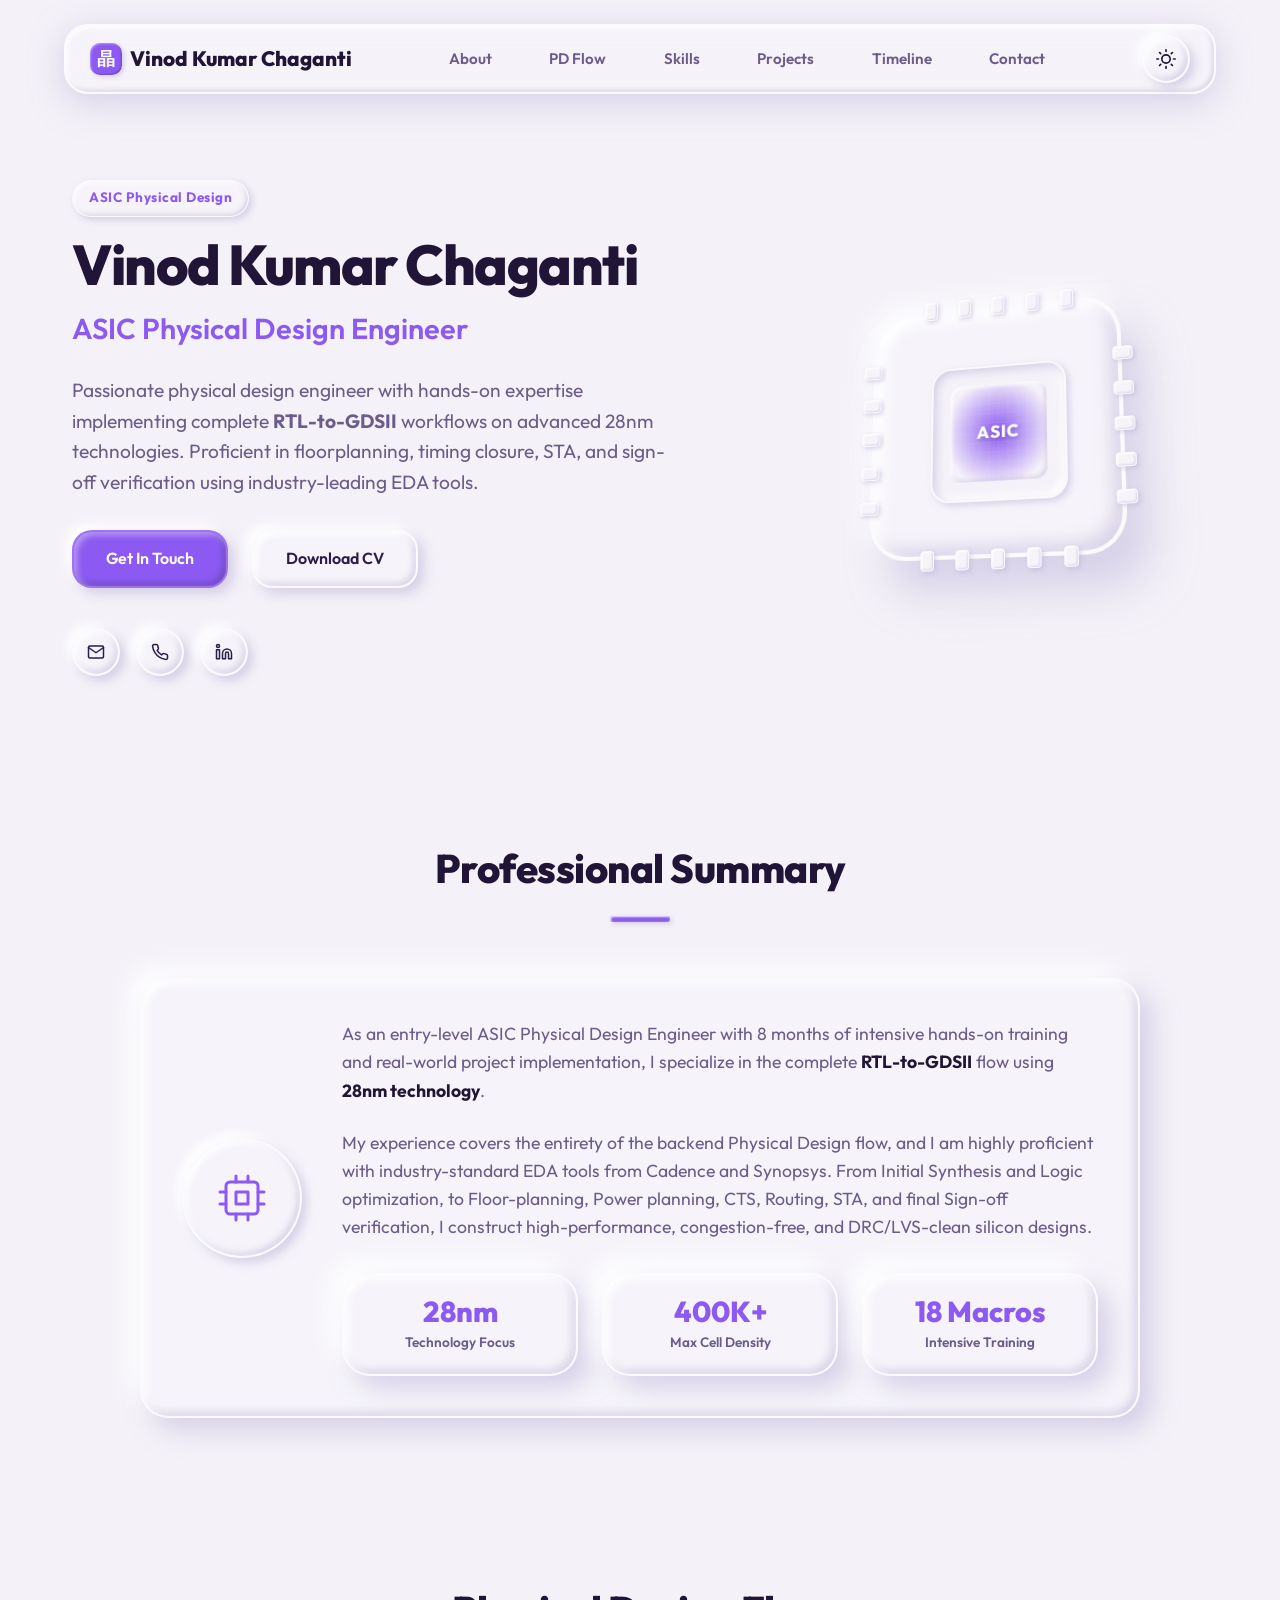
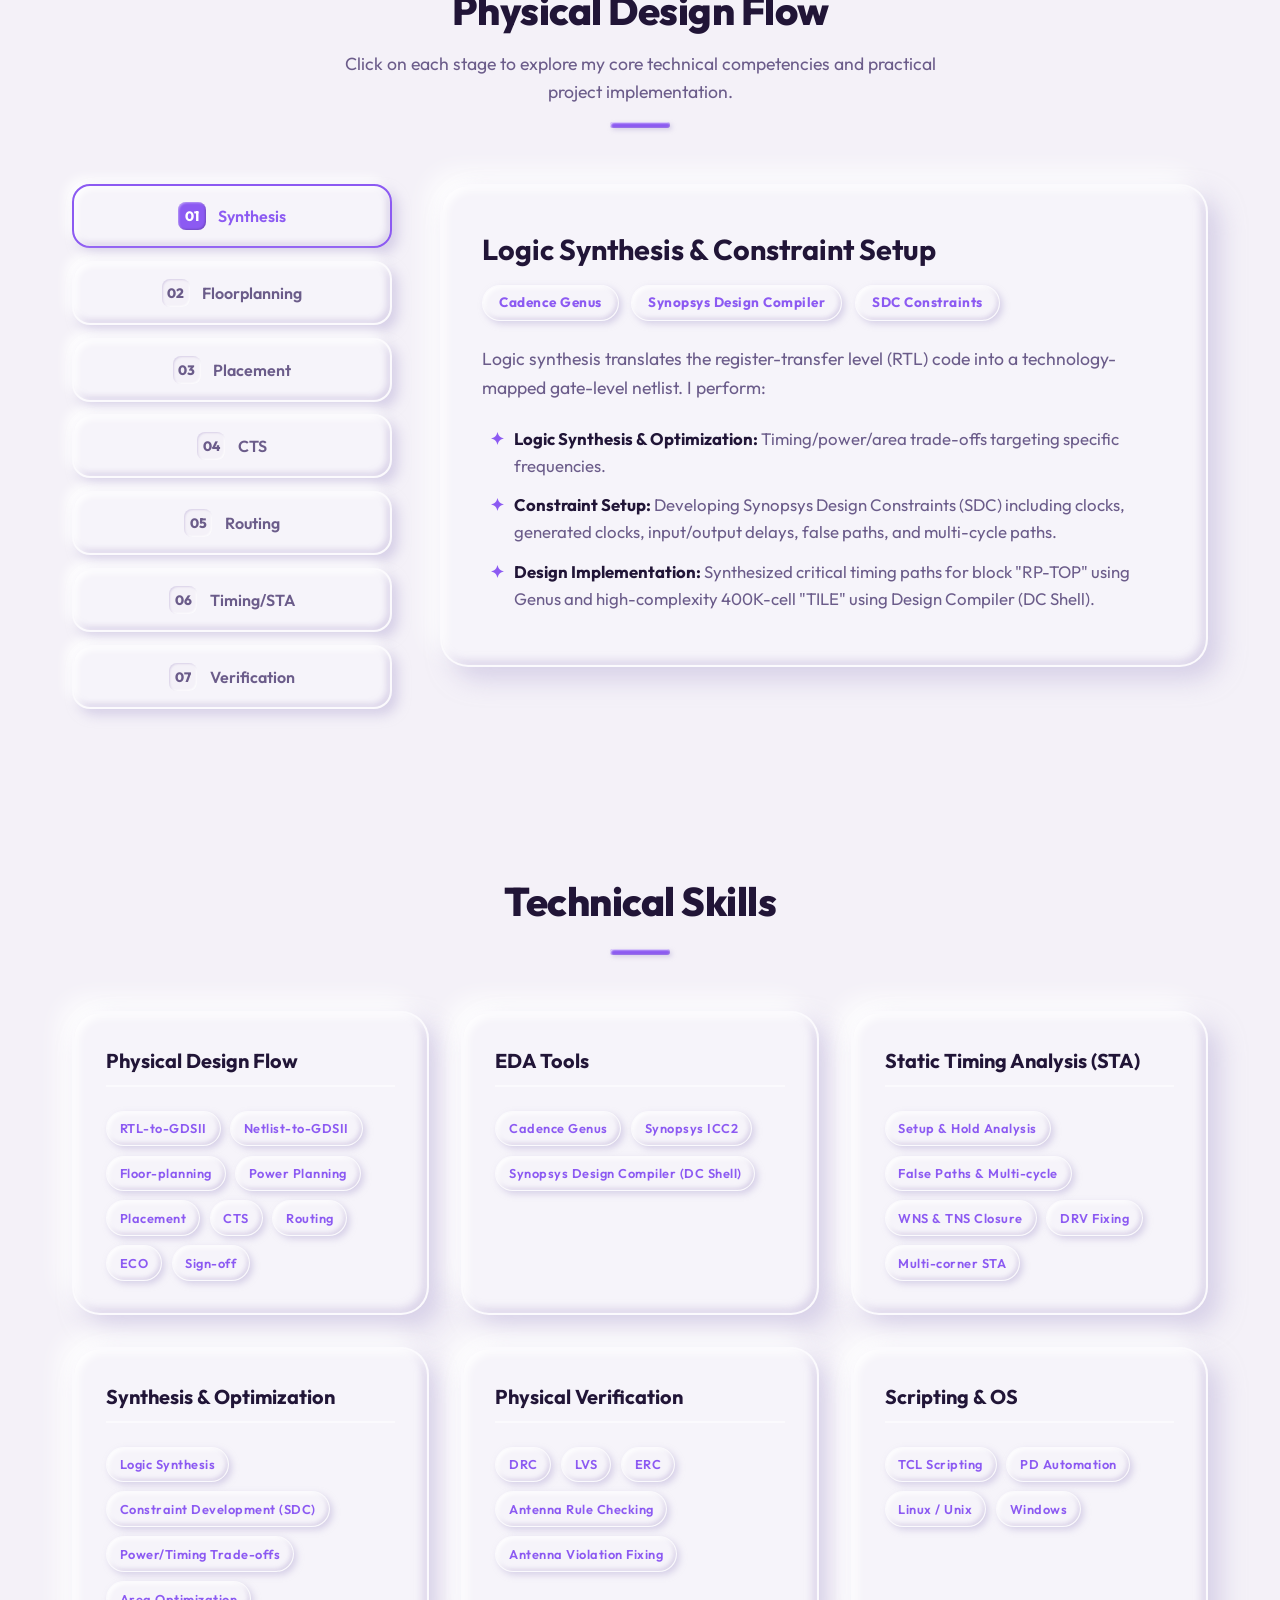
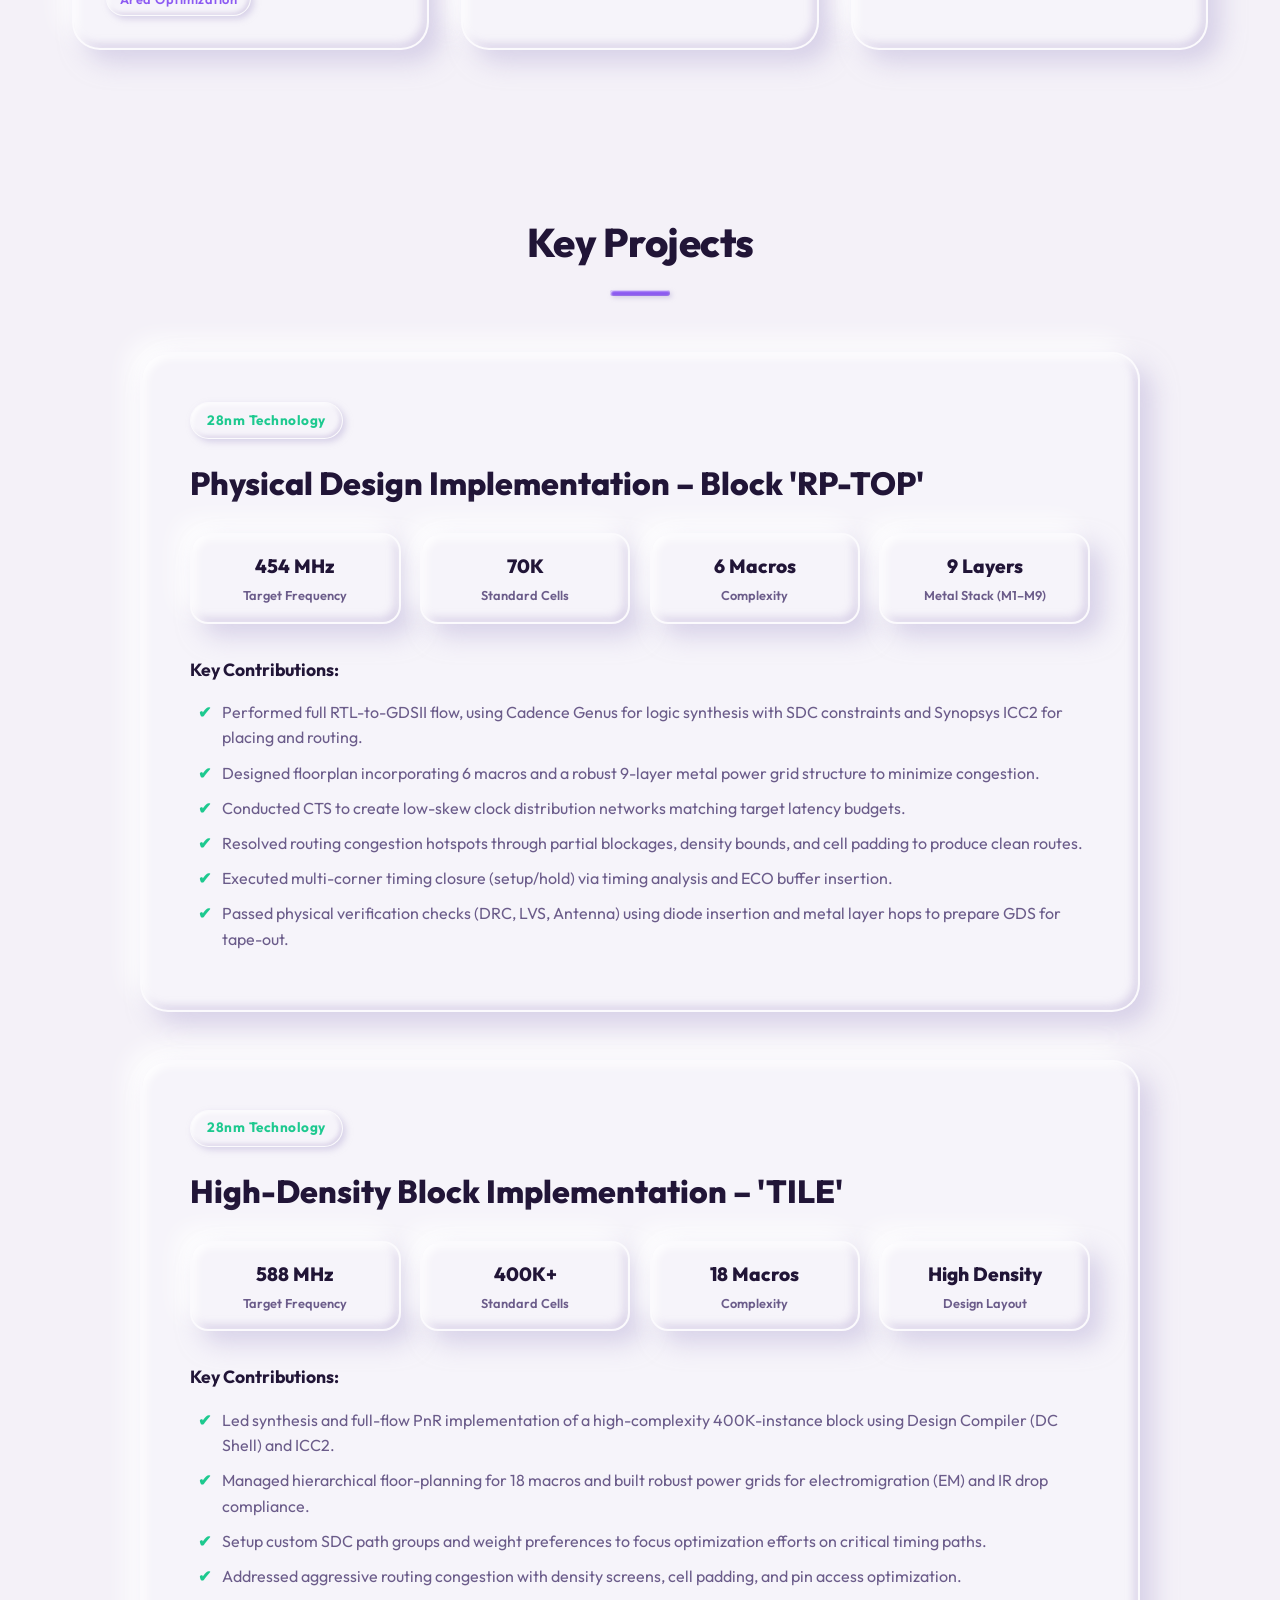
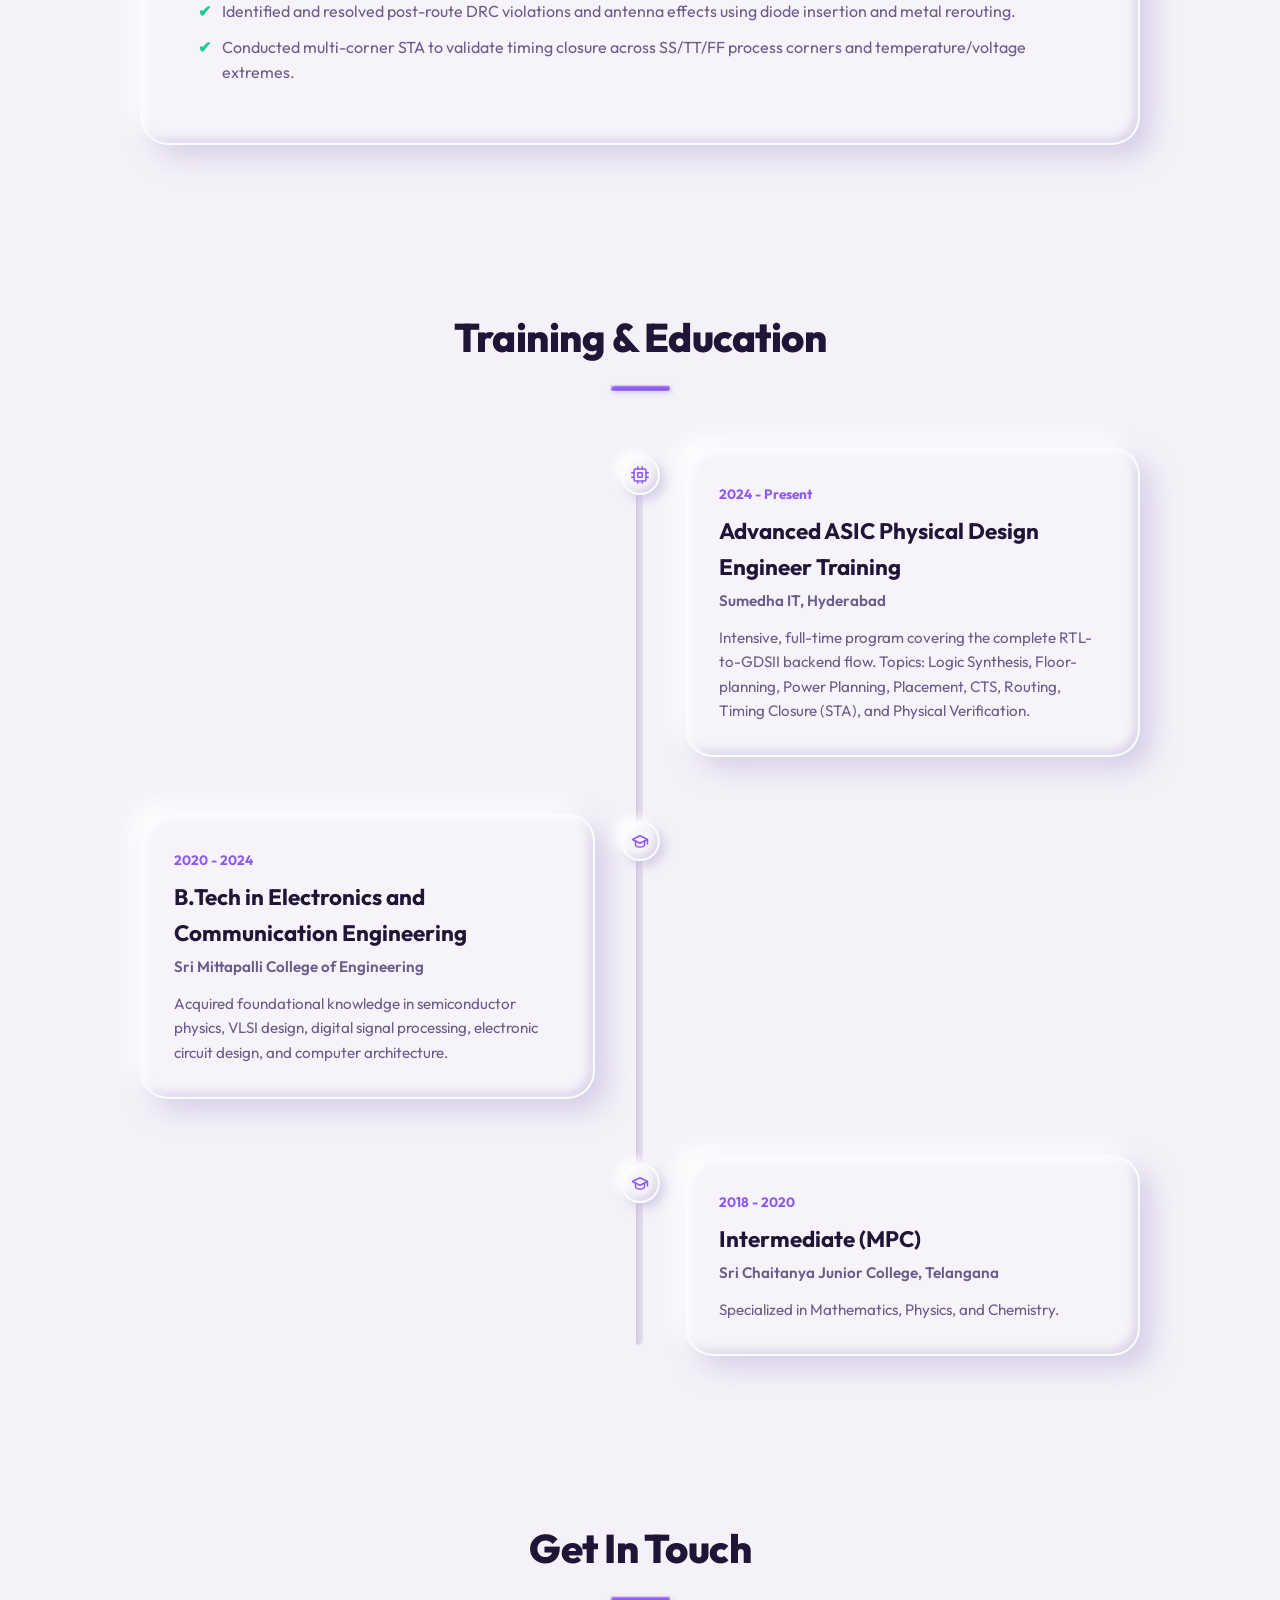
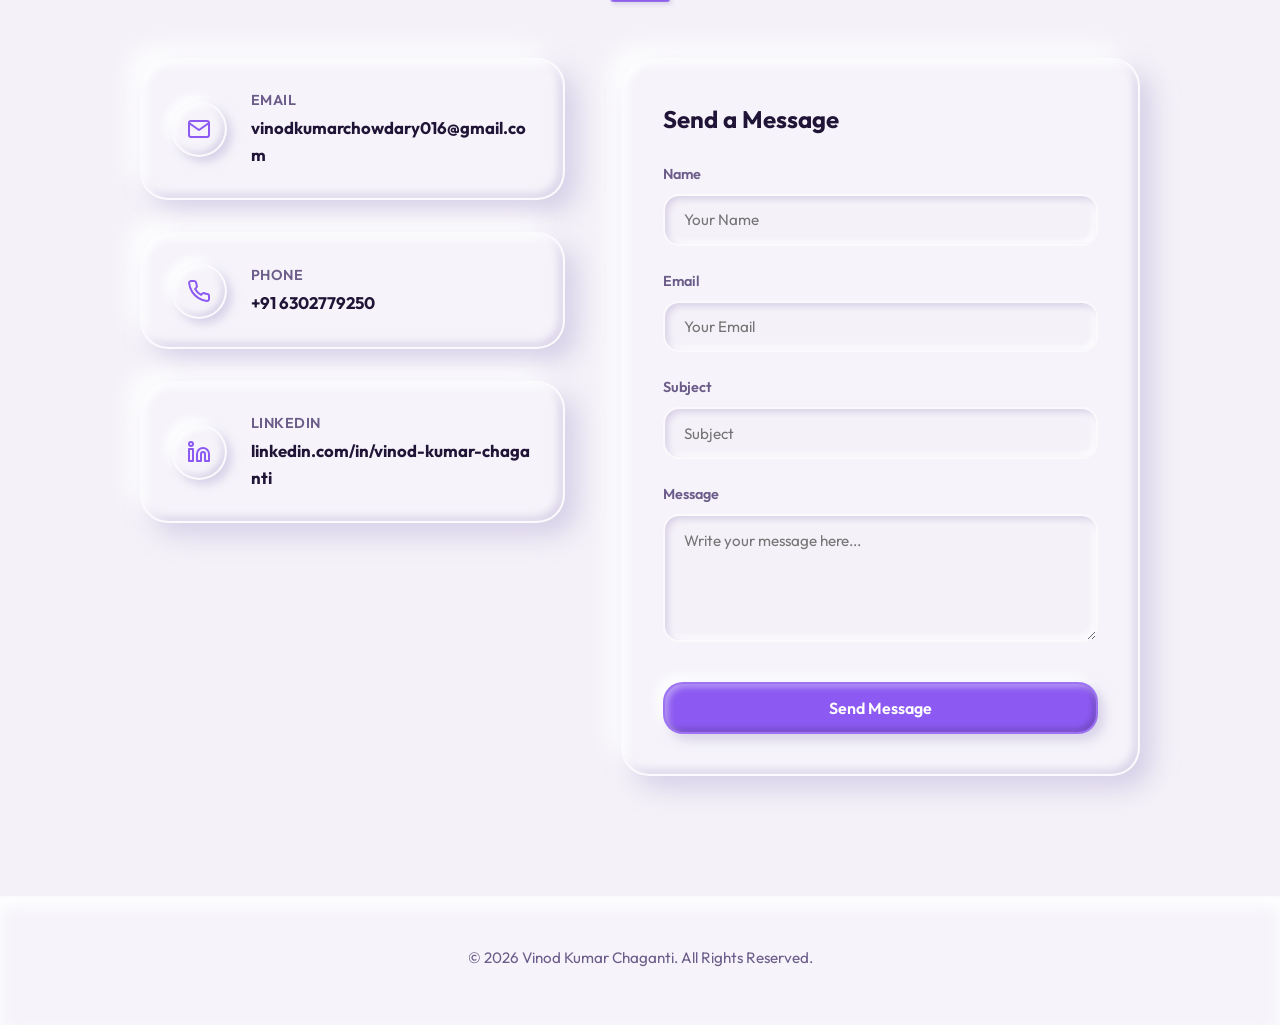
==== commit cbee00a8: "Updated index.html" ====
--- a/index.html
+++ b/index.html
@@ -50,13 +50,16 @@
             <path d="M21 12.79A9 9 0 1 1 11.21 3 7 7 0 0 0 21 12.79z"></path>
           </svg>
         </button>
-        <button id="mobile-menu-toggle" class="mobile-menu-btn clay-btn-round" aria-label="Toggle Navigation Menu" aria-expanded="false">
-          <svg class="hamburger-icon" xmlns="http://www.w3.org/2000/svg" width="20" height="20" viewBox="0 0 24 24" fill="none" stroke="currentColor" stroke-width="2" stroke-linecap="round" stroke-linejoin="round">
+        <button id="mobile-menu-toggle" class="mobile-menu-btn clay-btn-round" aria-label="Toggle Navigation Menu"
+          aria-expanded="false">
+          <svg class="hamburger-icon" xmlns="http://www.w3.org/2000/svg" width="20" height="20" viewBox="0 0 24 24"
+            fill="none" stroke="currentColor" stroke-width="2" stroke-linecap="round" stroke-linejoin="round">
             <line x1="3" y1="12" x2="21" y2="12"></line>
             <line x1="3" y1="6" x2="21" y2="6"></line>
             <line x1="3" y1="18" x2="21" y2="18"></line>
           </svg>
-          <svg class="close-icon hidden" xmlns="http://www.w3.org/2000/svg" width="20" height="20" viewBox="0 0 24 24" fill="none" stroke="currentColor" stroke-width="2" stroke-linecap="round" stroke-linejoin="round">
+          <svg class="close-icon hidden" xmlns="http://www.w3.org/2000/svg" width="20" height="20" viewBox="0 0 24 24"
+            fill="none" stroke="currentColor" stroke-width="2" stroke-linecap="round" stroke-linejoin="round">
             <line x1="18" y1="6" x2="6" y2="18"></line>
             <line x1="6" y1="6" x2="18" y2="18"></line>
           </svg>
@@ -621,7 +624,7 @@
               <span class="timeline-date">2020 - 2024</span>
               <h3>B.Tech in Electronics and Communication Engineering</h3>
               <p class="timeline-institution">Sri Mittapalli College of Engineering</p>
-              <p class="timeline-gpa"><strong>CGPA: 7.13 / 10</strong></p>
+              <p class="timeline-gpa"><strong></strong></p>
               <p>
                 Acquired foundational knowledge in semiconductor physics, VLSI design, digital signal processing,
                 electronic circuit design, and computer architecture.
@@ -642,7 +645,7 @@
               <span class="timeline-date">2018 - 2020</span>
               <h3>Intermediate (MPC)</h3>
               <p class="timeline-institution">Sri Chaitanya Junior College, Telangana</p>
-              <p class="timeline-gpa"><strong>CGPA: 8.15 / 10</strong></p>
+              <p class="timeline-gpa"><strong></strong></p>
               <p>
                 Specialized in Mathematics, Physics, and Chemistry.
               </p>
@@ -715,11 +718,13 @@
             <form id="contact-form" action="mailto:vinodkumarchowdary016@gmail.com" method="POST" enctype="text/plain">
               <div class="form-group">
                 <label for="form-name">Name</label>
-                <input type="text" id="form-name" name="name" class="clay-input" placeholder="Your Name" required>
+                <input type="text" id="form-name" name="name" class="clay-input" placeholder="Your Name" required
+                  autocomplete="on">
               </div>
               <div class="form-group">
                 <label for="form-email">Email</label>
-                <input type="email" id="form-email" name="email" class="clay-input" placeholder="Your Email" required>
+                <input type="email" id="form-email" name="email" class="clay-input" placeholder="Your Email" required
+                  autocomplete="on">
               </div>
               <div class="form-group">
                 <label for="form-subject">Subject</label>
